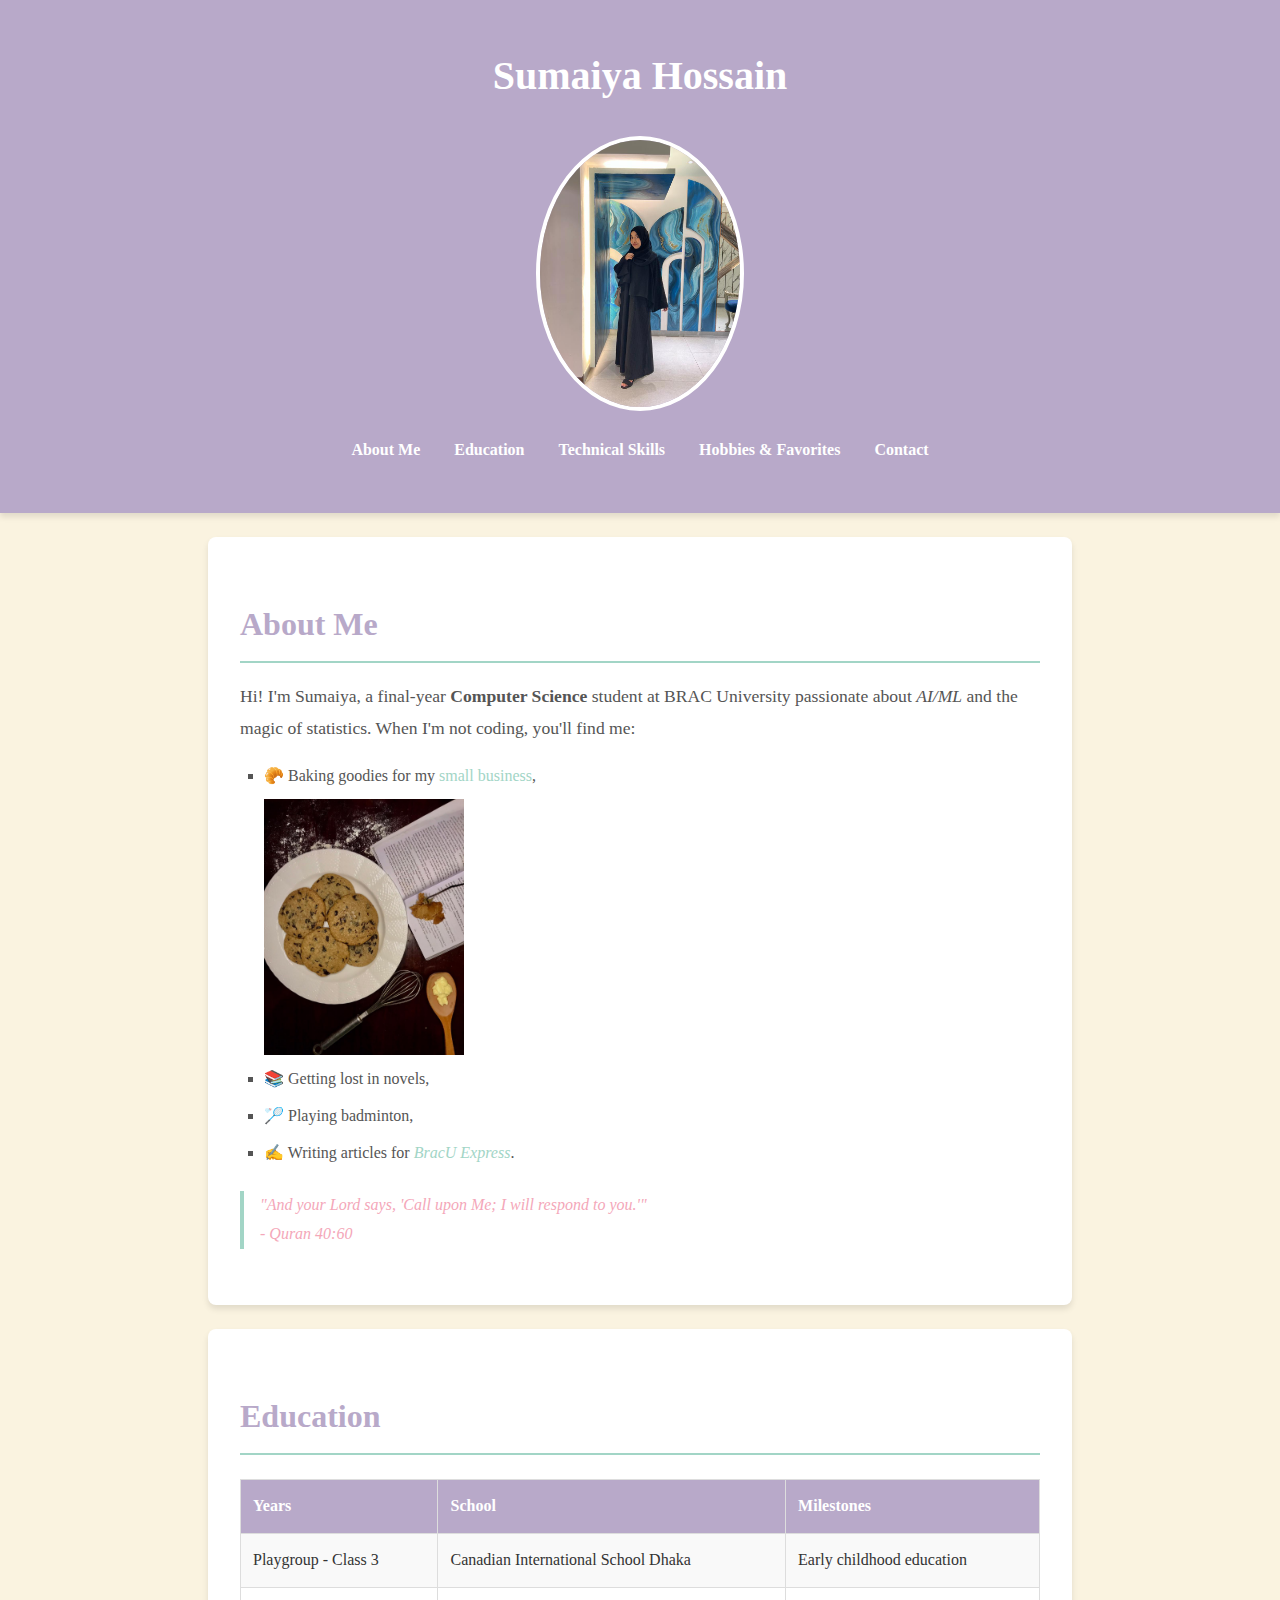
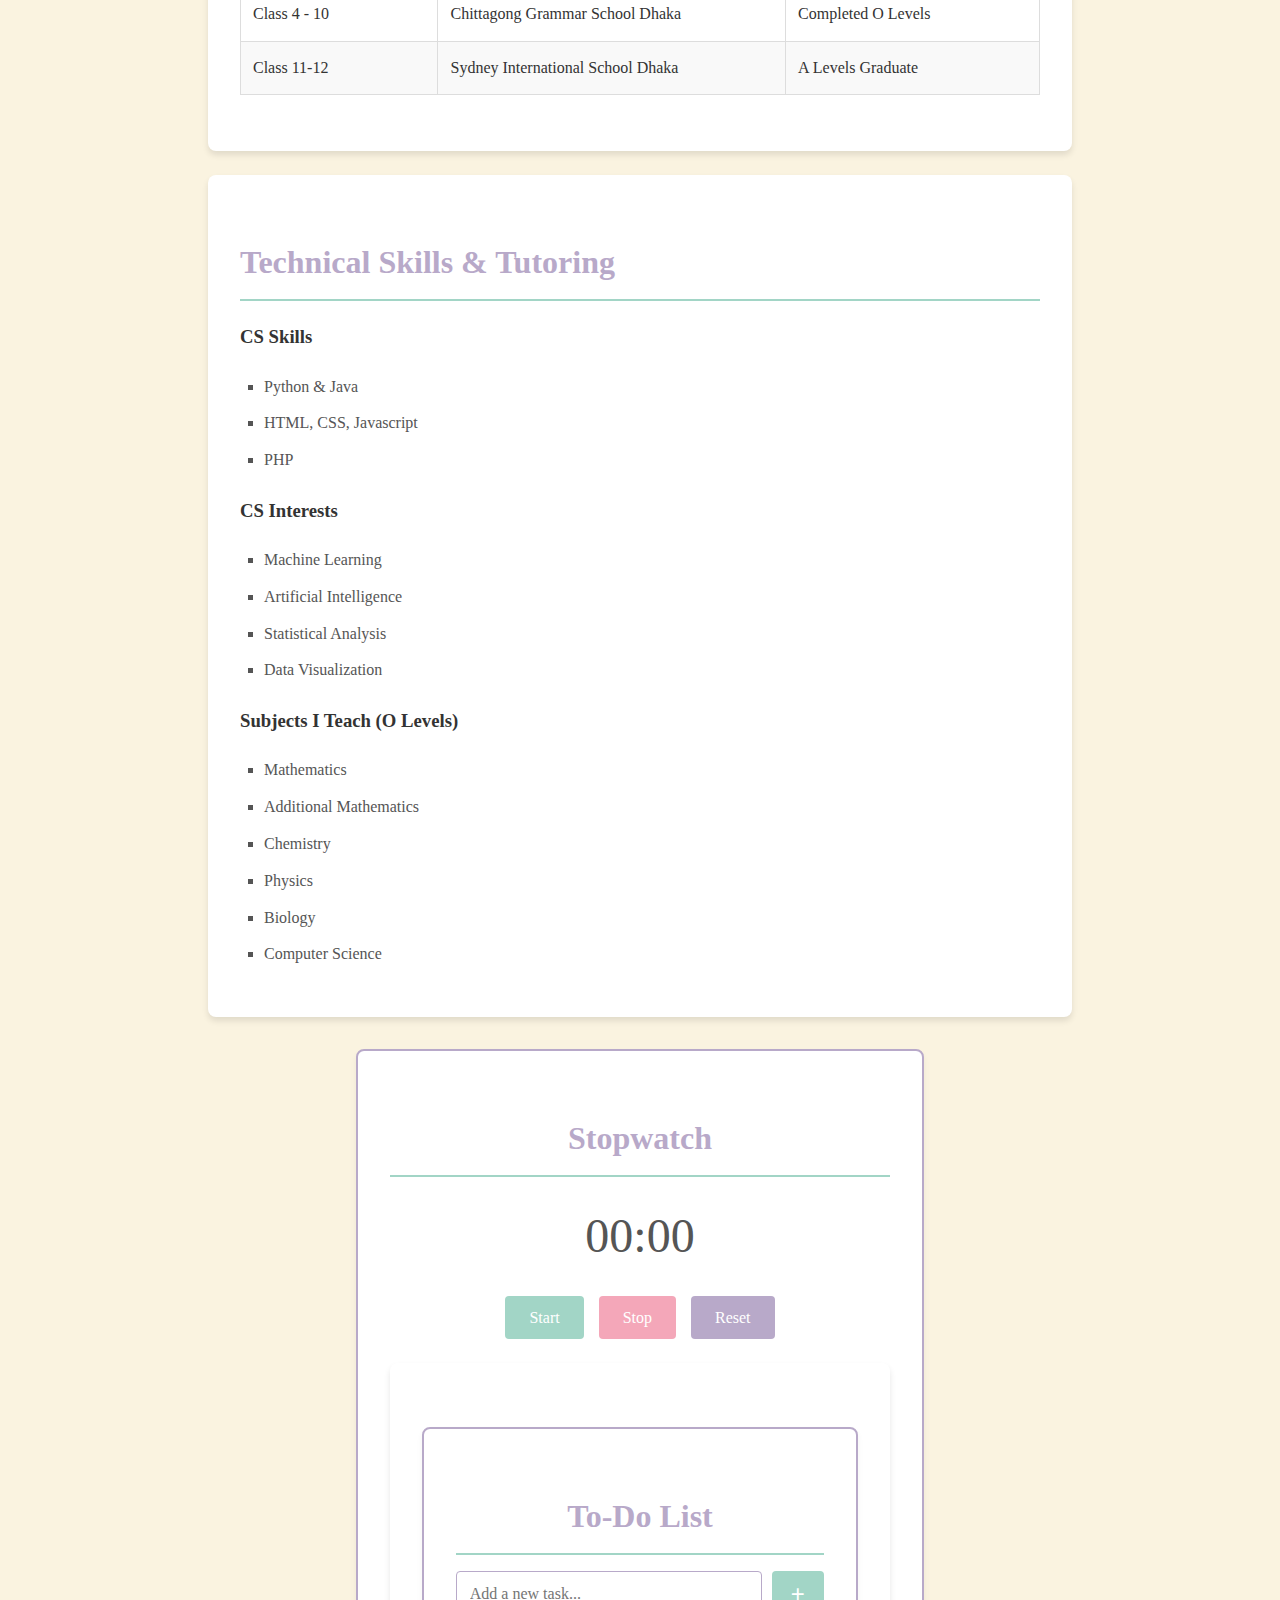
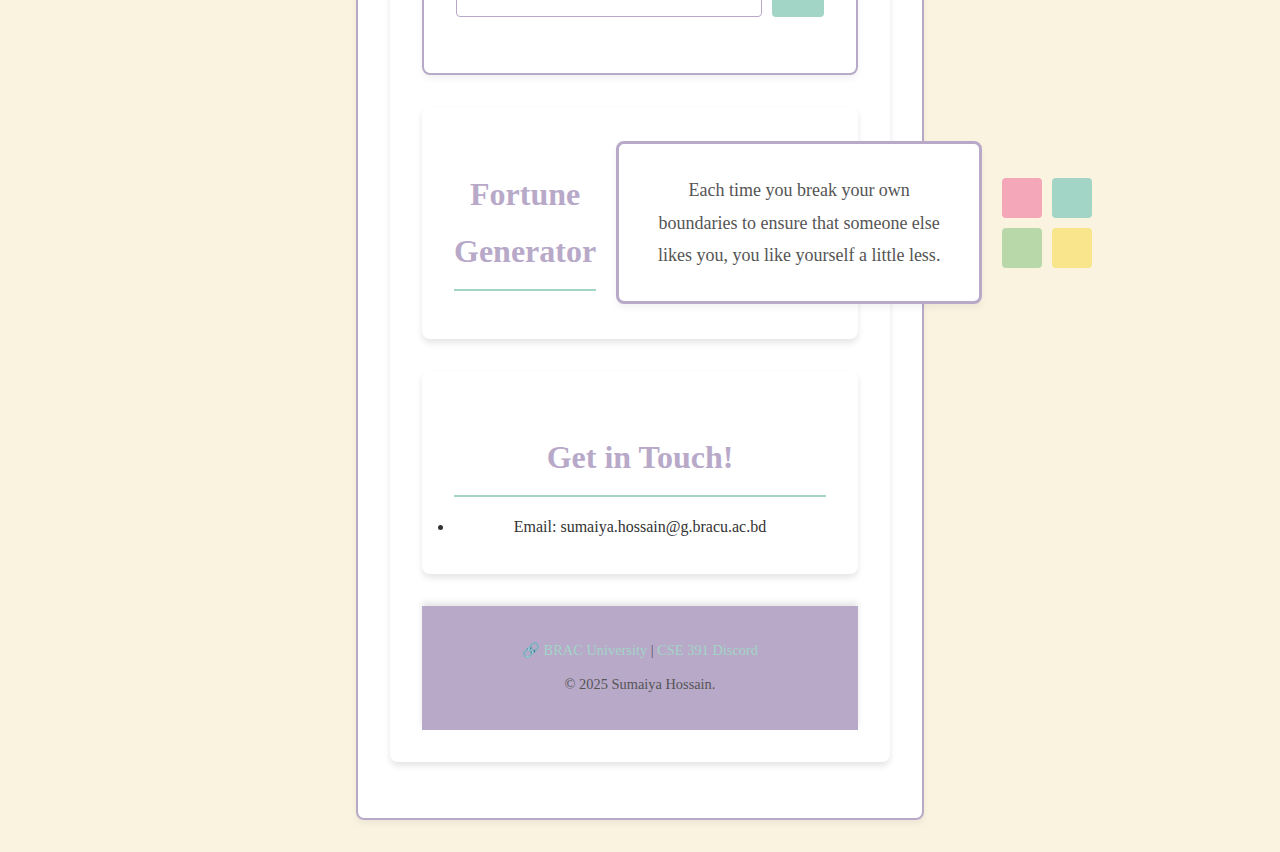
==== index.html @ 2f7fc919 "Update index.html" ====
<!DOCTYPE html>
<html lang="en">
<head>
    <meta charset="UTF-8">
    <meta name="viewport" content="width=device-width, initial-scale=1.0">
    <title>Sumaiya Hossain | Portfolio</title>
    <link rel="stylesheet" href="styles.css">
</head>
<body>
    <header>
        <h1>Sumaiya Hossain</h1>
        <img src="sumaiya.jpg" alt="Sumaiya Hossain" width="200">
        <nav>
            <ul>
                <li><a href="#about">About Me</a></li>
                <li><a href="#education">Education</a></li>
                <li><a href="#skills">Technical Skills</a></li>
                <li><a href="hobbies.html">Hobbies & Favorites</a></li>
                <li><a href="#contact">Contact</a></li>
            </ul>
        </nav>
    </header>

    <section id="about">
        <h2>About Me</h2>
        <p>Hi! I'm Sumaiya, a final-year <strong>Computer Science</strong> student at BRAC University passionate about <em>AI/ML</em> and the magic of statistics. When I'm not coding, you'll find me:</p>
        <ul>
            <li>🥐 Baking goodies for my <a href="https://www.instagram.com/_bake.me.crazy/" target="_blank">small business</a>,</li>
            <a href="https://www.instagram.com/_bake.me.crazy/">
               <img src="cookie.jpg" width="200" alt="Visit my baking page" width="200">
            </a>
            <li>📚 Getting lost in novels,</li>
            <li>🏸 Playing badminton,</li>
            <li>✍️ Writing articles for <a href="https://bracuexpress.com/" target="_blank"><em>BracU Express</em></a>.</li>
        </ul>
        <blockquote>
            "And your Lord says, 'Call upon Me; I will respond to you.'" 
            <br><cite>- Quran 40:60</cite>
        </blockquote>
    </section>

    <section id="education">
        <h2>Education</h2>
        <table>
            <tr>
                <th>Years</th>
                <th>School</th>
                <th>Milestones</th>
            </tr>
            <tr>
                <td>Playgroup - Class 3</td>
                <td>Canadian International School Dhaka</td>
                <td>Early childhood education</td>
            </tr>
            <tr>
                <td>Class 4 - 10</td>
                <td>Chittagong Grammar School Dhaka</td>
                <td>Completed O Levels</td>
            </tr>
            <tr>
                <td>Class 11-12</td>
                <td>Sydney International School Dhaka</td>
                <td>A Levels Graduate</td>
            </tr>
        </table>
    </section>

    <section id="skills">
        <h2>Technical Skills & Tutoring</h2>
        <div class="grid-container">
          <div>
                <h3>CS Skills</h3>
                <ul>
                    <li>Python & Java</li>
                    <li>HTML, CSS, Javascript</li>
                    <li>PHP</li>
                </ul>
            </div>

            <div>
                <h3>CS Interests</h3>
                <ul>
                    <li>Machine Learning</li>
		    <li>Artificial Intelligence</li>
                    <li>Statistical Analysis</li>
                    <li>Data Visualization</li>
                </ul>
            </div>
            <div>
                <h3>Subjects I Teach (O Levels)</h3>
                <ul>
                    <li>Mathematics</li>
		    <li>Additional Mathematics</li>
                    <li>Chemistry</li>
		    <li>Physics</li>
		    <li>Biology</li>
                    <li>Computer Science</li>
                </ul>
            </div>
        </div>
    </section>
	

    <section id="stopwatch">
	<h2>Stopwatch</h2>
    	<div id="stopwatch-display">00:00</div>
    	<div id="stopwatch-controls">
        	<button id="start-btn">Start</button>
        	<button id="stop-btn">Stop</button>
        	<button id="reset-btn">Reset</button>
   	</div>

    	<style>
          #stopwatch {
            text-align: center;
            padding: 2rem;
            margin: 2rem auto;
            max-width: 500px;
            background-color: #ffffff;
            border-radius: 8px;
            box-shadow: 0 4px 6px rgba(0, 0, 0, 0.05);
            border: 2px solid #b8a9c9;
          }

          #stopwatch-display {
            font-size: 3rem;
            font-family: 'Georgia', serif;
            color: #555555;
            margin: 1rem 0;
          }

          #stopwatch-controls {
            display: flex;
            justify-content: center;
            gap: 15px;
            margin-top: 1rem;
          }

          #stopwatch-controls button {
            padding: 0.8rem 1.5rem;
            border: none;
            border-radius: 4px;
            font-family: 'Georgia', serif;
            font-size: 1rem;
            cursor: pointer;
            transition: all 0.3s ease;
          }

          #start-btn {
            background-color: #a2d5c6;
            color: white;
          }

          #stop-btn {
            background-color: #f4a7b9;
            color: white;
          }

          #reset-btn {
            background-color: #b8a9c9;
            color: white;
          }

          #stopwatch-controls button:hover {
            transform: scale(1.05);
            opacity: 0.9;
          }
    	</style>

    	<script>
        // Stopwatch functionality
          let timer = null;
          let seconds = 0;
          const display = document.getElementById('stopwatch-display');
          const startBtn = document.getElementById('start-btn');
          const stopBtn = document.getElementById('stop-btn');
          const resetBtn = document.getElementById('reset-btn');

          function updateDisplay() {
            const mins = Math.floor(seconds / 60);
            const secs = seconds % 60;
            display.textContent = 
                `${String(mins).padStart(2, '0')}:${String(secs).padStart(2, '0')}`;
          }

          startBtn.addEventListener('click', () => {
            if (!timer) {
                timer = setInterval(() => {
                    seconds += 3; // Increment by 3 seconds
                    if (seconds > 30) {
                        clearInterval(timer);
                        timer = null;
                        seconds = 0;
                    }
                    updateDisplay();
                }, 3000); // Update every 3 seconds (3000ms)
	    }
          });

          stopBtn.addEventListener('click', () => {
            clearInterval(timer);
            timer = null;
          });

          resetBtn.addEventListener('click', () => {
            clearInterval(timer);
            timer = null;
            seconds = 0;
            updateDisplay();
          });

        // Initialize
          updateDisplay();
	</script>

    <section>
	    
    <section id="todo-list">
    <h2>To-Do List</h2>
    <div id="todo-input-container">
        <input type="text" id="todo-input" placeholder="Add a new task...">
        <button id="add-todo-btn">+</button>
    </div>
    <ul id="todo-items"></ul>

    <style>
        #todo-list {
            max-width: 500px;
            margin: 2rem auto;
            padding: 2rem;
            background-color: #ffffff;
            border-radius: 8px;
            box-shadow: 0 4px 6px rgba(0, 0, 0, 0.05);
            border: 2px solid #b8a9c9;
        }

        #todo-input-container {
            display: flex;
            gap: 10px;
            margin-bottom: 1.5rem;
        }

        #todo-input {
            flex: 1;
            padding: 0.8rem;
            border: 1px solid #b8a9c9;
            border-radius: 4px;
            font-family: 'Georgia', serif;
            font-size: 1rem;
        }

        #add-todo-btn {
            padding: 0 1.2rem;
            background-color: #a2d5c6;
            color: white;
            border: none;
            border-radius: 4px;
            font-size: 1.5rem;
            cursor: pointer;
            transition: all 0.3s ease;
        }

        #add-todo-btn:hover {
            background-color: #8fc4b5;
            transform: scale(1.05);
        }

        #todo-items {
            list-style: none;
            padding: 0;
            margin: 0;
        }

        #todo-items li {
            display: flex;
            align-items: center;
            padding: 0.8rem;
            margin-bottom: 0.5rem;
            background-color: #f8f9fa;
            border-radius: 4px;
            border-left: 4px solid #b8a9c9;
            transition: all 0.3s ease;
        }

        #todo-items li:hover {
            background-color: #f0f3f5;
        }

        #todo-items li.completed {
            text-decoration: line-through;
            opacity: 0.7;
            border-left-color: #a2d5c6;
        }

        #todo-items li span {
            flex: 1;
            margin: 0 1rem;
        }

        #todo-items li button {
            background-color: #f4a7b9;
            color: white;
            border: none;
            border-radius: 4px;
            padding: 0.3rem 0.6rem;
            cursor: pointer;
            transition: all 0.2s ease;
        }

        #todo-items li button:hover {
            background-color: #e396a8;
            transform: scale(1.05);
        }
    </style>

    <script>
        document.addEventListener('DOMContentLoaded', function() {
            const todoInput = document.getElementById('todo-input');
            const addBtn = document.getElementById('add-todo-btn');
            const todoItems = document.getElementById('todo-items');

            // Load tasks from localStorage
            function loadTasks() {
                const tasks = JSON.parse(localStorage.getItem('tasks')) || [];
                tasks.forEach(task => {
                    addTaskToDOM(task.text, task.completed);
                });
            }

            // Save tasks to localStorage
            function saveTasks() {
                const tasks = [];
                document.querySelectorAll('#todo-items li').forEach(li => {
                    tasks.push({
                        text: li.querySelector('span').textContent,
                        completed: li.classList.contains('completed')
                    });
                });
                localStorage.setItem('tasks', JSON.stringify(tasks));
            }

            // Add new task to DOM
            function addTaskToDOM(taskText, isCompleted = false) {
                const li = document.createElement('li');
                if (isCompleted) li.classList.add('completed');
                
                li.innerHTML = `
                    <span>${taskText}</span>
                    <button>Delete</button>
                `;
                
                // Toggle completion
                li.querySelector('span').addEventListener('click', function() {
                    li.classList.toggle('completed');
                    saveTasks();
                });
                
                // Delete task
                li.querySelector('button').addEventListener('click', function() {
                    li.remove();
                    saveTasks();
                });
                
                todoItems.appendChild(li);
            }

            // Add new task
            addBtn.addEventListener('click', function() {
                const taskText = todoInput.value.trim();
                if (taskText) {
                    addTaskToDOM(taskText);
                    todoInput.value = '';
                    saveTasks();
                }
            });

            // Allow adding tasks with Enter key
            todoInput.addEventListener('keypress', function(e) {
                if (e.key === 'Enter') {
                    addBtn.click();
                }
            });

            // Initialize
            loadTasks();
        });
    </script>

    </section>

    <section id="fortune-generator">
	<h2>Fortune Generator</h2>
    		<div id="fortune-box">
        	<p id="fortune-text">Your fortune will appear here!</p>
    		</div>
    		<div id="fortune-controls">
        		<button class="color-btn" id="red-btn"></button>
        		<button class="color-btn" id="blue-btn"></button>
        		<button class="color-btn" id="green-btn"></button>
        		<button class="color-btn" id="yellow-btn"></button>
    		</div>

    <style>
        #fortune-generator {
            display: flex;
            gap: 20px;
            align-items: center;
            margin: 2rem 0;
        }

        #fortune-box {
            padding: 30px;
            border: 3px solid #b8a9c9;
            background-color: #ffffff;
            min-width: 300px;
            max-width: 500px;
            border-radius: 8px;
            box-shadow: 0 4px 6px rgba(0, 0, 0, 0.05);
        }

        #fortune-text {
            margin: 0;
            font-size: 18px;
            color: #555555;
            transition: all 0.3s ease;
        }

        #fortune-controls {
            display: grid;
            grid-template-columns: repeat(2, 40px);
            grid-gap: 10px;
        }

        .color-btn {
            width: 40px;
            height: 40px;
            border: none;
            border-radius: 4px;
            cursor: pointer;
            transition: transform 0.2s;
        }

        .color-btn:hover {
            transform: scale(1.1);
        }

        #red-btn { background-color: #f4a7b9; }
        #blue-btn { background-color: #a2d5c6; }
        #green-btn { background-color: #b8d8a9; }
        #yellow-btn { background-color: #f8e58c; }
    </style>

    <script>
        // Fortune Generator
        const fortunes = [
            "True wisdom comes not from knowledge, but from understanding.",
            "Don't hold onto things that require a tight grip.",
            "I didn't come this far to only come this far.",
            "Vulnerability sounds like faith and looks like courage.",
            "And into the forest I go, to lose my mind and find my soul.",
            "Do it scared.",
            "Look how far you've come.",
            "Each time you break your own boundaries to ensure that someone else likes you, you like yourself a little less.",
            "Sitting in silence with you is all the noise I need.",
            "There is nothing stronger than a broken woman who has rebuilt herself."
        ];

        const fortuneBox = document.getElementById('fortune-box');
        const fortuneText = document.getElementById('fortune-text');

        function getRandomFortune() {
            const randomIndex = Math.floor(Math.random() * fortunes.length);
            fortuneText.textContent = fortunes[randomIndex];
        }

        function changeTheme(color) {
            switch(color) {
                case 'red':
                    fortuneText.style.color = '#d64550';
                    fortuneBox.style.backgroundColor = '#fff5f6';
                    fortuneBox.style.borderColor = '#f4a7b9';
                    break;
                case 'blue':
                    fortuneText.style.color = '#2c3e50';
                    fortuneBox.style.backgroundColor = '#f0f9f7';
                    fortuneBox.style.borderColor = '#a2d5c6';
                    break;
                case 'green':
                    fortuneText.style.color = '#2e5e3b';
                    fortuneBox.style.backgroundColor = '#f5f9f4';
                    fortuneBox.style.borderColor = '#b8d8a9';
                    break;
                case 'yellow':
                    fortuneText.style.color = '#5e532e';
                    fortuneBox.style.backgroundColor = '#fffdf2';
                    fortuneBox.style.borderColor = '#f8e58c';
                    break;
            }
        }

        document.getElementById('red-btn').addEventListener('click', () => changeTheme('red'));
        document.getElementById('blue-btn').addEventListener('click', () => changeTheme('blue'));
        document.getElementById('green-btn').addEventListener('click', () => changeTheme('green'));
        document.getElementById('yellow-btn').addEventListener('click', () => changeTheme('yellow'));

        // Initialize
        getRandomFortune();
    </script>

    </section>

    <!-- Contact Form Section -->
    <section id="contact">
        <h2>Get in Touch!</h2>
        <form id="contact-form">
            <li>Email: sumaiya.hossain@g.bracu.ac.bd</li>
        </form>
    </section>

    <footer>
        <p>🔗 <a href="https://bracu.ac.bd" target="_blank">BRAC University</a> | 
           <a href="https://discord.gg/VMxXJV9a">CSE 391 Discord</a></p>
        <p>© 2025 Sumaiya Hossain.</p>
    </footer>

    <script src="script.js"></script>
</body>
</html>
---- styles.css ----
/* General Styles */
body {
    font-family: 'Georgia', serif; /* Formal font */
    line-height: 1.8;
    margin: 0;
    padding: 0;
    background-color: #faf3e0; /* Soft beige background */
    color: #333333; /* Dark gray text */
}

/* Header Styles */
header {
    background-color: #b8a9c9; /* Pastel purple */
    color: #ffffff; /* White text */
    padding: 2rem 0;
    text-align: center;
    box-shadow: 0 4px 6px rgba(0, 0, 0, 0.1); /* Subtle shadow */
}

header img {
    border-radius: 50%;
    border: 4px solid #ffffff; /* White border */
    margin-top: 1rem;
}

header h1 {
    margin: 0.5rem 0;
    font-size: 2.5rem;
    font-weight: bold;
}

/* Navigation Styles */
nav ul {
    list-style: none;
    padding: 0;
    margin: 1rem 0;
}

nav ul li {
    display: inline;
    margin: 0 15px;
}

nav ul li a {
    color: #ffffff; /* White text */
    text-decoration: none;
    font-weight: bold;
    transition: color 0.3s ease;
}

nav ul li a:hover {
    color: #a2d5c6; /* Pastel teal on hover */
}

/* Section Styles */
section {
    padding: 2rem;
    margin: 1.5rem auto;
    max-width: 800px;
    background-color: #ffffff; /* White background */
    border-radius: 8px;
    box-shadow: 0 4px 6px rgba(0, 0, 0, 0.1); /* Subtle shadow */
}

section h2 {
    color: #b8a9c9; /* Pastel purple */
    font-size: 2rem;
    margin-bottom: 1rem;
    border-bottom: 2px solid #a2d5c6; /* Pastel teal underline */
    padding-bottom: 0.5rem;
}

section p {
    color: #555555; /* Medium gray text */
    font-size: 1.1rem;
    line-height: 1.8;
}

blockquote {
    font-style: italic;
    color: #f4a7b9; /* Pastel pink */
    border-left: 4px solid #a2d5c6; /* Pastel teal accent */
    padding-left: 1rem;
    margin: 1.5rem 0;
}

/* List Styles */
ul {
    list-style-type: square;
    padding-left: 1.5rem;
}

ul li {
    margin-bottom: 0.5rem;
    color: #555555; /* Medium gray text */
}

/* Table Styles */
table {
    width: 100%;
    border-collapse: collapse;
    margin: 1.5rem 0;
}

table, th, td {
    border: 1px solid #ddd;
}

th, td {
    padding: 12px;
    text-align: left;
}

th {
    background-color: #b8a9c9; /* Pastel purple */
    color: #ffffff; /* White text */
}

tr:nth-child(even) {
    background-color: #f9f9f9; /* Light gray for striped rows */
}

tr:hover {
    background-color: #f1f1f1; /* Slightly darker gray on hover */
}

/* Footer Styles */
footer {
    background-color: #b8a9c9; /* Pastel purple */
    color: #ffffff; /* White text */
    text-align: center;
    padding: 1.5rem 0;
    margin-top: 2rem;
    box-shadow: 0 -4px 6px rgba(0, 0, 0, 0.1); /* Subtle shadow */
}

footer p {
    margin: 0.5rem 0;
    font-size: 0.9rem;
}

/* Link Styles */
a {
    color: #a2d5c6; /* Pastel teal */
    text-decoration: none;
    transition: color 0.3s ease;
}

a:hover {
    color: #f4a7b9; /* Pastel pink on hover */
}

/* Hobbies page styling */
.favorites-list {
    background-color: #fff;
    padding: 2rem;
    border-radius: 8px;
    box-shadow: 0 4px 6px rgba(0, 0, 0, 0.05);
}

.favorites-list li {
    margin: 1rem 0;
    padding: 0.8rem;
    border-left: 4px solid #b8a9c9; /* Pastel purple accent */
    transition: transform 0.3s ease;
}

.favorites-list li:hover {
    transform: translateX(10px);
}
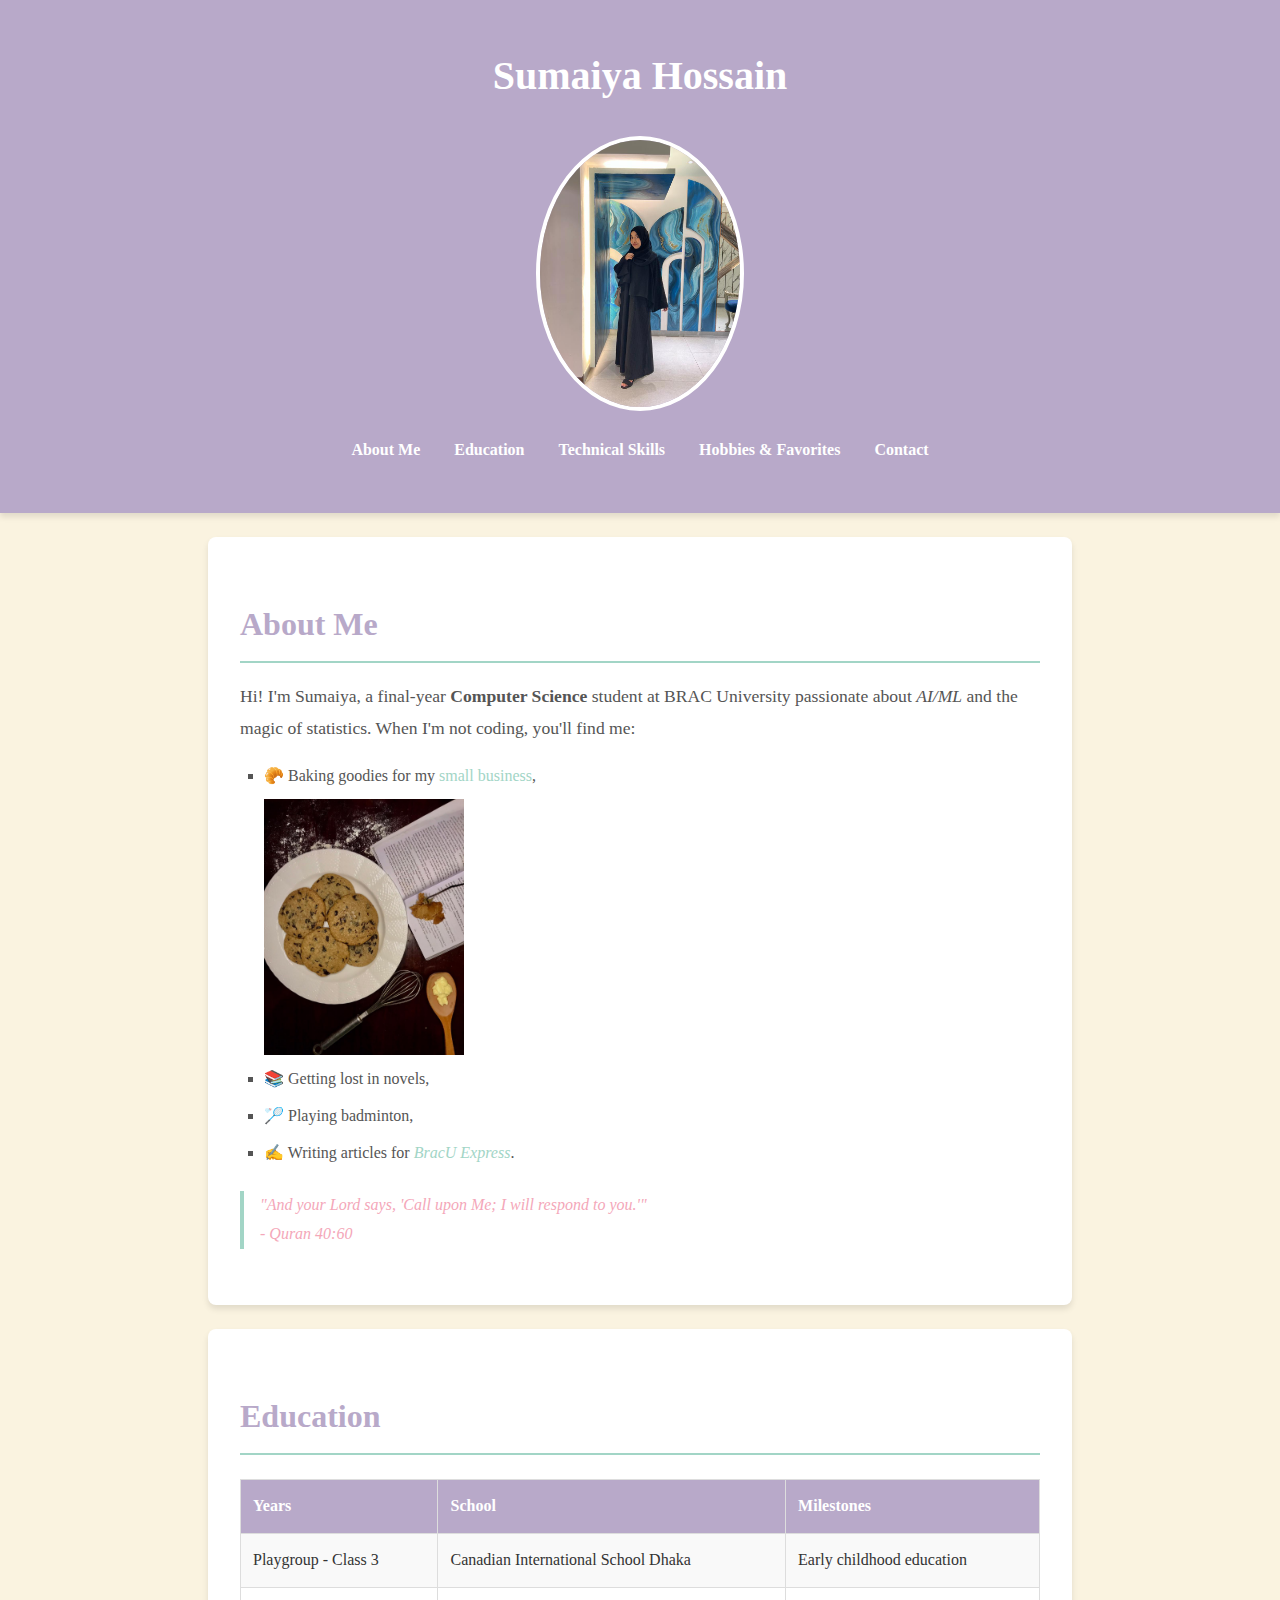
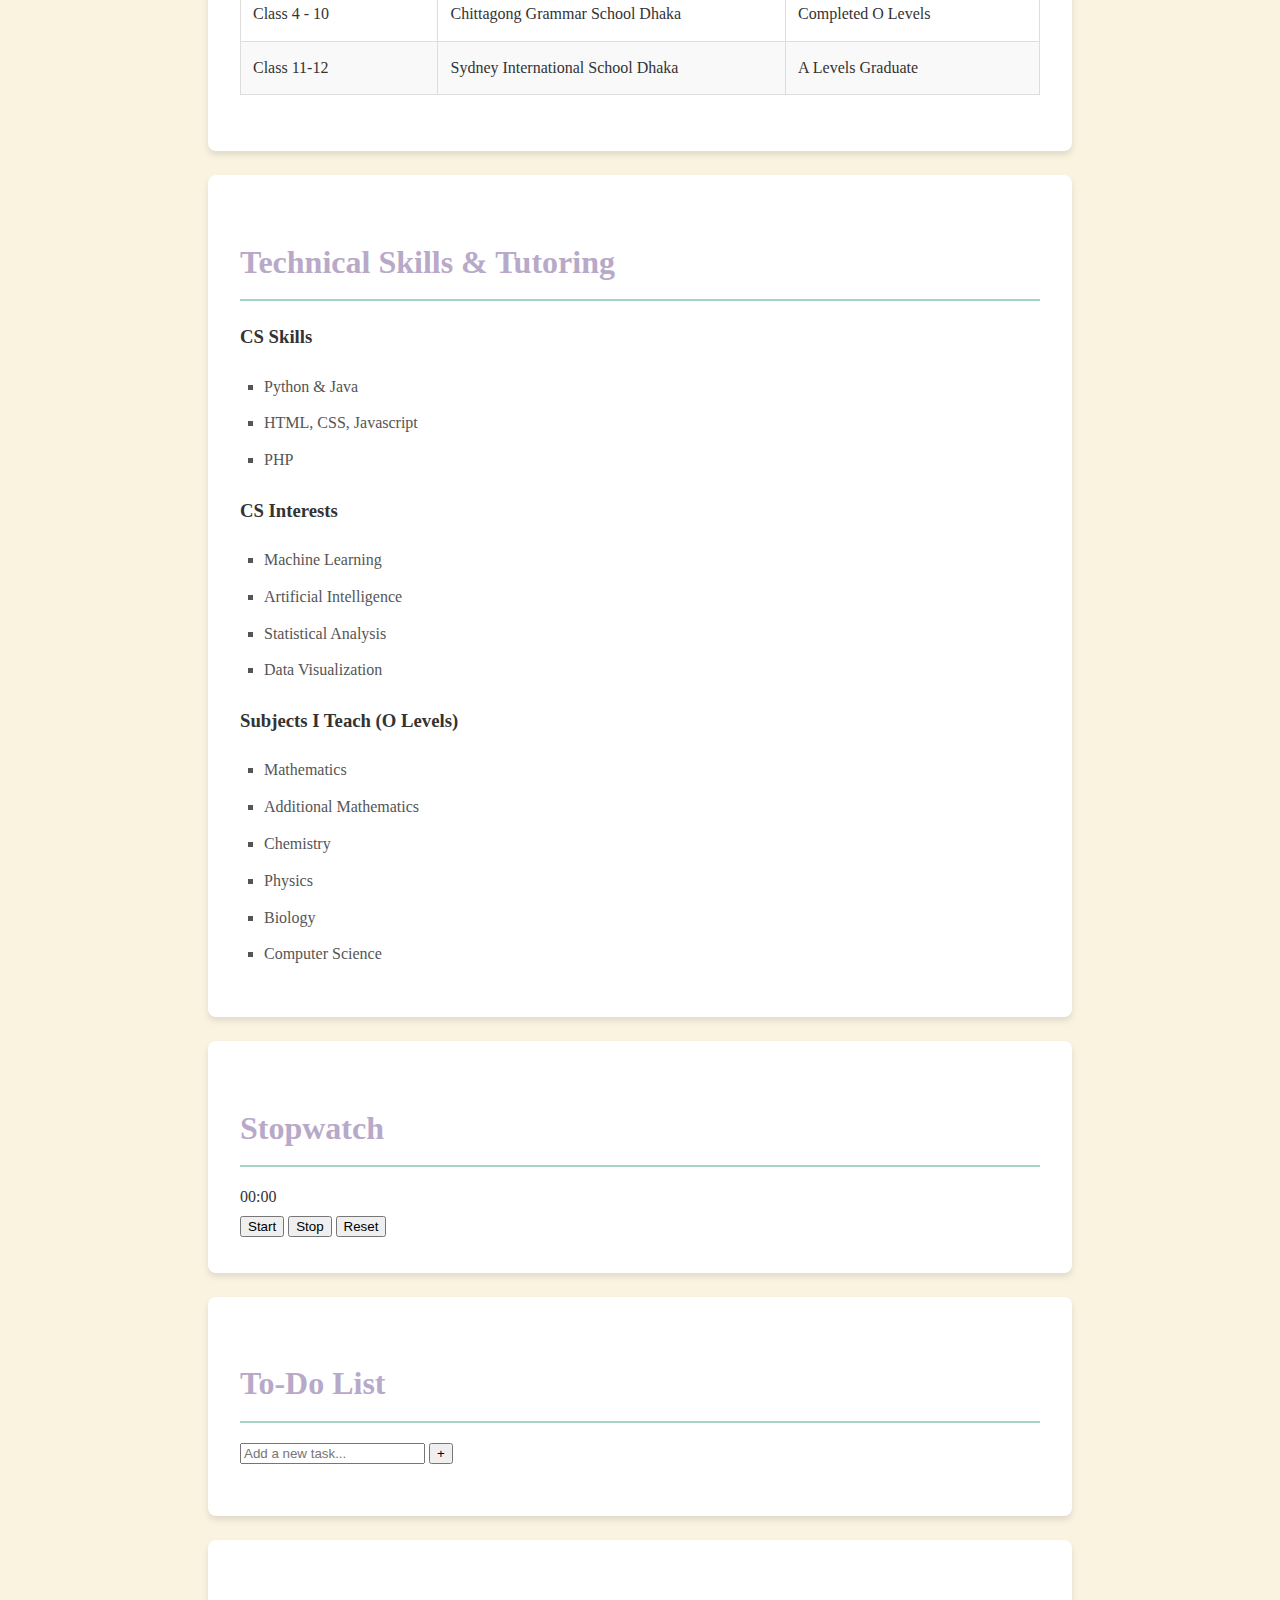
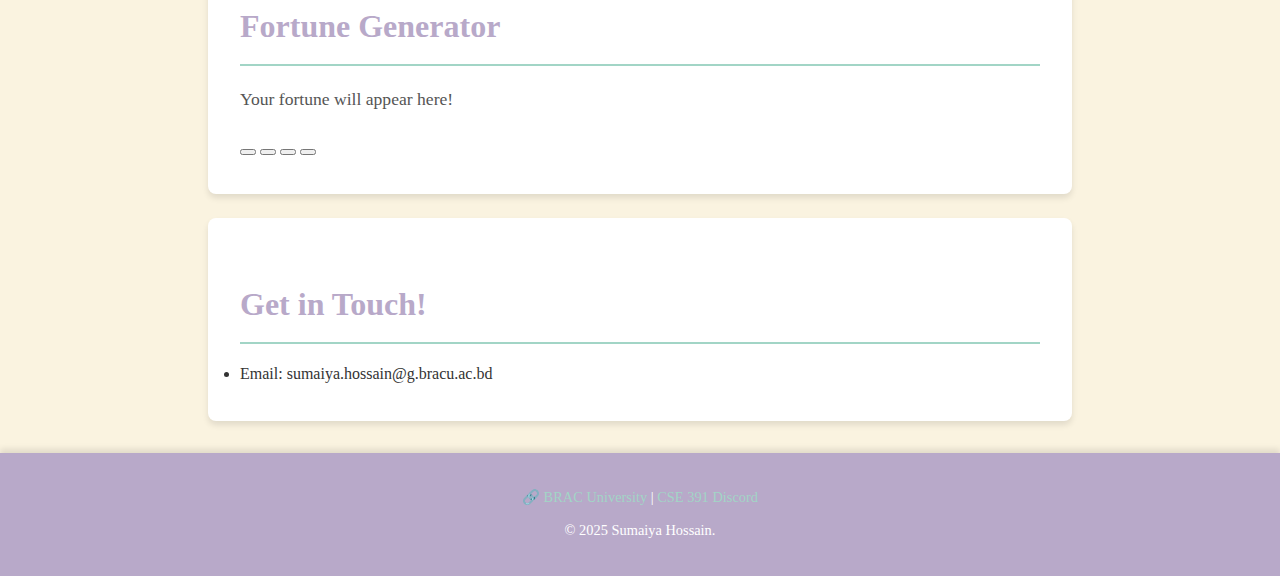
==== commit 1c62c660: "Update index.html final update" ====
--- a/index.html
+++ b/index.html
@@ -99,415 +99,39 @@
             </div>
         </div>
     </section>
-	
 
     <section id="stopwatch">
-	<h2>Stopwatch</h2>
-    	<div id="stopwatch-display">00:00</div>
-    	<div id="stopwatch-controls">
+    	  <h2>Stopwatch</h2>
+    	  <div id="stopwatch-display">00:00</div>
+    	  <div id="stopwatch-controls">
         	<button id="start-btn">Start</button>
         	<button id="stop-btn">Stop</button>
         	<button id="reset-btn">Reset</button>
-   	</div>
-
-    	<style>
-          #stopwatch {
-            text-align: center;
-            padding: 2rem;
-            margin: 2rem auto;
-            max-width: 500px;
-            background-color: #ffffff;
-            border-radius: 8px;
-            box-shadow: 0 4px 6px rgba(0, 0, 0, 0.05);
-            border: 2px solid #b8a9c9;
-          }
-
-          #stopwatch-display {
-            font-size: 3rem;
-            font-family: 'Georgia', serif;
-            color: #555555;
-            margin: 1rem 0;
-          }
-
-          #stopwatch-controls {
-            display: flex;
-            justify-content: center;
-            gap: 15px;
-            margin-top: 1rem;
-          }
-
-          #stopwatch-controls button {
-            padding: 0.8rem 1.5rem;
-            border: none;
-            border-radius: 4px;
-            font-family: 'Georgia', serif;
-            font-size: 1rem;
-            cursor: pointer;
-            transition: all 0.3s ease;
-          }
-
-          #start-btn {
-            background-color: #a2d5c6;
-            color: white;
-          }
-
-          #stop-btn {
-            background-color: #f4a7b9;
-            color: white;
-          }
-
-          #reset-btn {
-            background-color: #b8a9c9;
-            color: white;
-          }
-
-          #stopwatch-controls button:hover {
-            transform: scale(1.05);
-            opacity: 0.9;
-          }
-    	</style>
-
-    	<script>
-        // Stopwatch functionality
-          let timer = null;
-          let seconds = 0;
-          const display = document.getElementById('stopwatch-display');
-          const startBtn = document.getElementById('start-btn');
-          const stopBtn = document.getElementById('stop-btn');
-          const resetBtn = document.getElementById('reset-btn');
-
-          function updateDisplay() {
-            const mins = Math.floor(seconds / 60);
-            const secs = seconds % 60;
-            display.textContent = 
-                `${String(mins).padStart(2, '0')}:${String(secs).padStart(2, '0')}`;
-          }
-
-          startBtn.addEventListener('click', () => {
-            if (!timer) {
-                timer = setInterval(() => {
-                    seconds += 3; // Increment by 3 seconds
-                    if (seconds > 30) {
-                        clearInterval(timer);
-                        timer = null;
-                        seconds = 0;
-                    }
-                    updateDisplay();
-                }, 3000); // Update every 3 seconds (3000ms)
-	    }
-          });
-
-          stopBtn.addEventListener('click', () => {
-            clearInterval(timer);
-            timer = null;
-          });
-
-          resetBtn.addEventListener('click', () => {
-            clearInterval(timer);
-            timer = null;
-            seconds = 0;
-            updateDisplay();
-          });
-
-        // Initialize
-          updateDisplay();
-	</script>
-
-    <section>
-	    
+    	  </div>
+    </section>
+	
     <section id="todo-list">
-    <h2>To-Do List</h2>
-    <div id="todo-input-container">
-        <input type="text" id="todo-input" placeholder="Add a new task...">
-        <button id="add-todo-btn">+</button>
-    </div>
-    <ul id="todo-items"></ul>
-
-    <style>
-        #todo-list {
-            max-width: 500px;
-            margin: 2rem auto;
-            padding: 2rem;
-            background-color: #ffffff;
-            border-radius: 8px;
-            box-shadow: 0 4px 6px rgba(0, 0, 0, 0.05);
-            border: 2px solid #b8a9c9;
-        }
-
-        #todo-input-container {
-            display: flex;
-            gap: 10px;
-            margin-bottom: 1.5rem;
-        }
-
-        #todo-input {
-            flex: 1;
-            padding: 0.8rem;
-            border: 1px solid #b8a9c9;
-            border-radius: 4px;
-            font-family: 'Georgia', serif;
-            font-size: 1rem;
-        }
-
-        #add-todo-btn {
-            padding: 0 1.2rem;
-            background-color: #a2d5c6;
-            color: white;
-            border: none;
-            border-radius: 4px;
-            font-size: 1.5rem;
-            cursor: pointer;
-            transition: all 0.3s ease;
-        }
-
-        #add-todo-btn:hover {
-            background-color: #8fc4b5;
-            transform: scale(1.05);
-        }
-
-        #todo-items {
-            list-style: none;
-            padding: 0;
-            margin: 0;
-        }
-
-        #todo-items li {
-            display: flex;
-            align-items: center;
-            padding: 0.8rem;
-            margin-bottom: 0.5rem;
-            background-color: #f8f9fa;
-            border-radius: 4px;
-            border-left: 4px solid #b8a9c9;
-            transition: all 0.3s ease;
-        }
-
-        #todo-items li:hover {
-            background-color: #f0f3f5;
-        }
-
-        #todo-items li.completed {
-            text-decoration: line-through;
-            opacity: 0.7;
-            border-left-color: #a2d5c6;
-        }
-
-        #todo-items li span {
-            flex: 1;
-            margin: 0 1rem;
-        }
-
-        #todo-items li button {
-            background-color: #f4a7b9;
-            color: white;
-            border: none;
-            border-radius: 4px;
-            padding: 0.3rem 0.6rem;
-            cursor: pointer;
-            transition: all 0.2s ease;
-        }
-
-        #todo-items li button:hover {
-            background-color: #e396a8;
-            transform: scale(1.05);
-        }
-    </style>
-
-    <script>
-        document.addEventListener('DOMContentLoaded', function() {
-            const todoInput = document.getElementById('todo-input');
-            const addBtn = document.getElementById('add-todo-btn');
-            const todoItems = document.getElementById('todo-items');
-
-            // Load tasks from localStorage
-            function loadTasks() {
-                const tasks = JSON.parse(localStorage.getItem('tasks')) || [];
-                tasks.forEach(task => {
-                    addTaskToDOM(task.text, task.completed);
-                });
-            }
-
-            // Save tasks to localStorage
-            function saveTasks() {
-                const tasks = [];
-                document.querySelectorAll('#todo-items li').forEach(li => {
-                    tasks.push({
-                        text: li.querySelector('span').textContent,
-                        completed: li.classList.contains('completed')
-                    });
-                });
-                localStorage.setItem('tasks', JSON.stringify(tasks));
-            }
-
-            // Add new task to DOM
-            function addTaskToDOM(taskText, isCompleted = false) {
-                const li = document.createElement('li');
-                if (isCompleted) li.classList.add('completed');
-                
-                li.innerHTML = `
-                    <span>${taskText}</span>
-                    <button>Delete</button>
-                `;
-                
-                // Toggle completion
-                li.querySelector('span').addEventListener('click', function() {
-                    li.classList.toggle('completed');
-                    saveTasks();
-                });
-                
-                // Delete task
-                li.querySelector('button').addEventListener('click', function() {
-                    li.remove();
-                    saveTasks();
-                });
-                
-                todoItems.appendChild(li);
-            }
-
-            // Add new task
-            addBtn.addEventListener('click', function() {
-                const taskText = todoInput.value.trim();
-                if (taskText) {
-                    addTaskToDOM(taskText);
-                    todoInput.value = '';
-                    saveTasks();
-                }
-            });
-
-            // Allow adding tasks with Enter key
-            todoInput.addEventListener('keypress', function(e) {
-                if (e.key === 'Enter') {
-                    addBtn.click();
-                }
-            });
-
-            // Initialize
-            loadTasks();
-        });
-    </script>
-
+    	<h2>To-Do List</h2>
+    	<div id="todo-input-container">
+        	<input type="text" id="todo-input" placeholder="Add a new task...">
+        	<button id="add-todo-btn">+</button>
+    	</div>
+    	<ul id="todo-items"></ul>
+    </section>
+	
+    <section id="fortune-generator">
+    	<h2>Fortune Generator</h2>
+    	<div id="fortune-box">
+        	<p id="fortune-text">Your fortune will appear here!</p>
+    	</div>
+    	<div id="fortune-controls">
+        	<button class="color-btn" id="red-btn"></button>
+        	<button class="color-btn" id="blue-btn"></button>
+        	<button class="color-btn" id="green-btn"></button>
+        	<button class="color-btn" id="yellow-btn"></button>
+    	</div>
     </section>
 
-    <section id="fortune-generator">
-	<h2>Fortune Generator</h2>
-    		<div id="fortune-box">
-        	<p id="fortune-text">Your fortune will appear here!</p>
-    		</div>
-    		<div id="fortune-controls">
-        		<button class="color-btn" id="red-btn"></button>
-        		<button class="color-btn" id="blue-btn"></button>
-        		<button class="color-btn" id="green-btn"></button>
-        		<button class="color-btn" id="yellow-btn"></button>
-    		</div>
-
-    <style>
-        #fortune-generator {
-            display: flex;
-            gap: 20px;
-            align-items: center;
-            margin: 2rem 0;
-        }
-
-        #fortune-box {
-            padding: 30px;
-            border: 3px solid #b8a9c9;
-            background-color: #ffffff;
-            min-width: 300px;
-            max-width: 500px;
-            border-radius: 8px;
-            box-shadow: 0 4px 6px rgba(0, 0, 0, 0.05);
-        }
-
-        #fortune-text {
-            margin: 0;
-            font-size: 18px;
-            color: #555555;
-            transition: all 0.3s ease;
-        }
-
-        #fortune-controls {
-            display: grid;
-            grid-template-columns: repeat(2, 40px);
-            grid-gap: 10px;
-        }
-
-        .color-btn {
-            width: 40px;
-            height: 40px;
-            border: none;
-            border-radius: 4px;
-            cursor: pointer;
-            transition: transform 0.2s;
-        }
-
-        .color-btn:hover {
-            transform: scale(1.1);
-        }
-
-        #red-btn { background-color: #f4a7b9; }
-        #blue-btn { background-color: #a2d5c6; }
-        #green-btn { background-color: #b8d8a9; }
-        #yellow-btn { background-color: #f8e58c; }
-    </style>
-
-    <script>
-        // Fortune Generator
-        const fortunes = [
-            "True wisdom comes not from knowledge, but from understanding.",
-            "Don't hold onto things that require a tight grip.",
-            "I didn't come this far to only come this far.",
-            "Vulnerability sounds like faith and looks like courage.",
-            "And into the forest I go, to lose my mind and find my soul.",
-            "Do it scared.",
-            "Look how far you've come.",
-            "Each time you break your own boundaries to ensure that someone else likes you, you like yourself a little less.",
-            "Sitting in silence with you is all the noise I need.",
-            "There is nothing stronger than a broken woman who has rebuilt herself."
-        ];
-
-        const fortuneBox = document.getElementById('fortune-box');
-        const fortuneText = document.getElementById('fortune-text');
-
-        function getRandomFortune() {
-            const randomIndex = Math.floor(Math.random() * fortunes.length);
-            fortuneText.textContent = fortunes[randomIndex];
-        }
-
-        function changeTheme(color) {
-            switch(color) {
-                case 'red':
-                    fortuneText.style.color = '#d64550';
-                    fortuneBox.style.backgroundColor = '#fff5f6';
-                    fortuneBox.style.borderColor = '#f4a7b9';
-                    break;
-                case 'blue':
-                    fortuneText.style.color = '#2c3e50';
-                    fortuneBox.style.backgroundColor = '#f0f9f7';
-                    fortuneBox.style.borderColor = '#a2d5c6';
-                    break;
-                case 'green':
-                    fortuneText.style.color = '#2e5e3b';
-                    fortuneBox.style.backgroundColor = '#f5f9f4';
-                    fortuneBox.style.borderColor = '#b8d8a9';
-                    break;
-                case 'yellow':
-                    fortuneText.style.color = '#5e532e';
-                    fortuneBox.style.backgroundColor = '#fffdf2';
-                    fortuneBox.style.borderColor = '#f8e58c';
-                    break;
-            }
-        }
-
-        document.getElementById('red-btn').addEventListener('click', () => changeTheme('red'));
-        document.getElementById('blue-btn').addEventListener('click', () => changeTheme('blue'));
-        document.getElementById('green-btn').addEventListener('click', () => changeTheme('green'));
-        document.getElementById('yellow-btn').addEventListener('click', () => changeTheme('yellow'));
-
-        // Initialize
-        getRandomFortune();
-    </script>
-
-    </section>
 
     <!-- Contact Form Section -->
     <section id="contact">
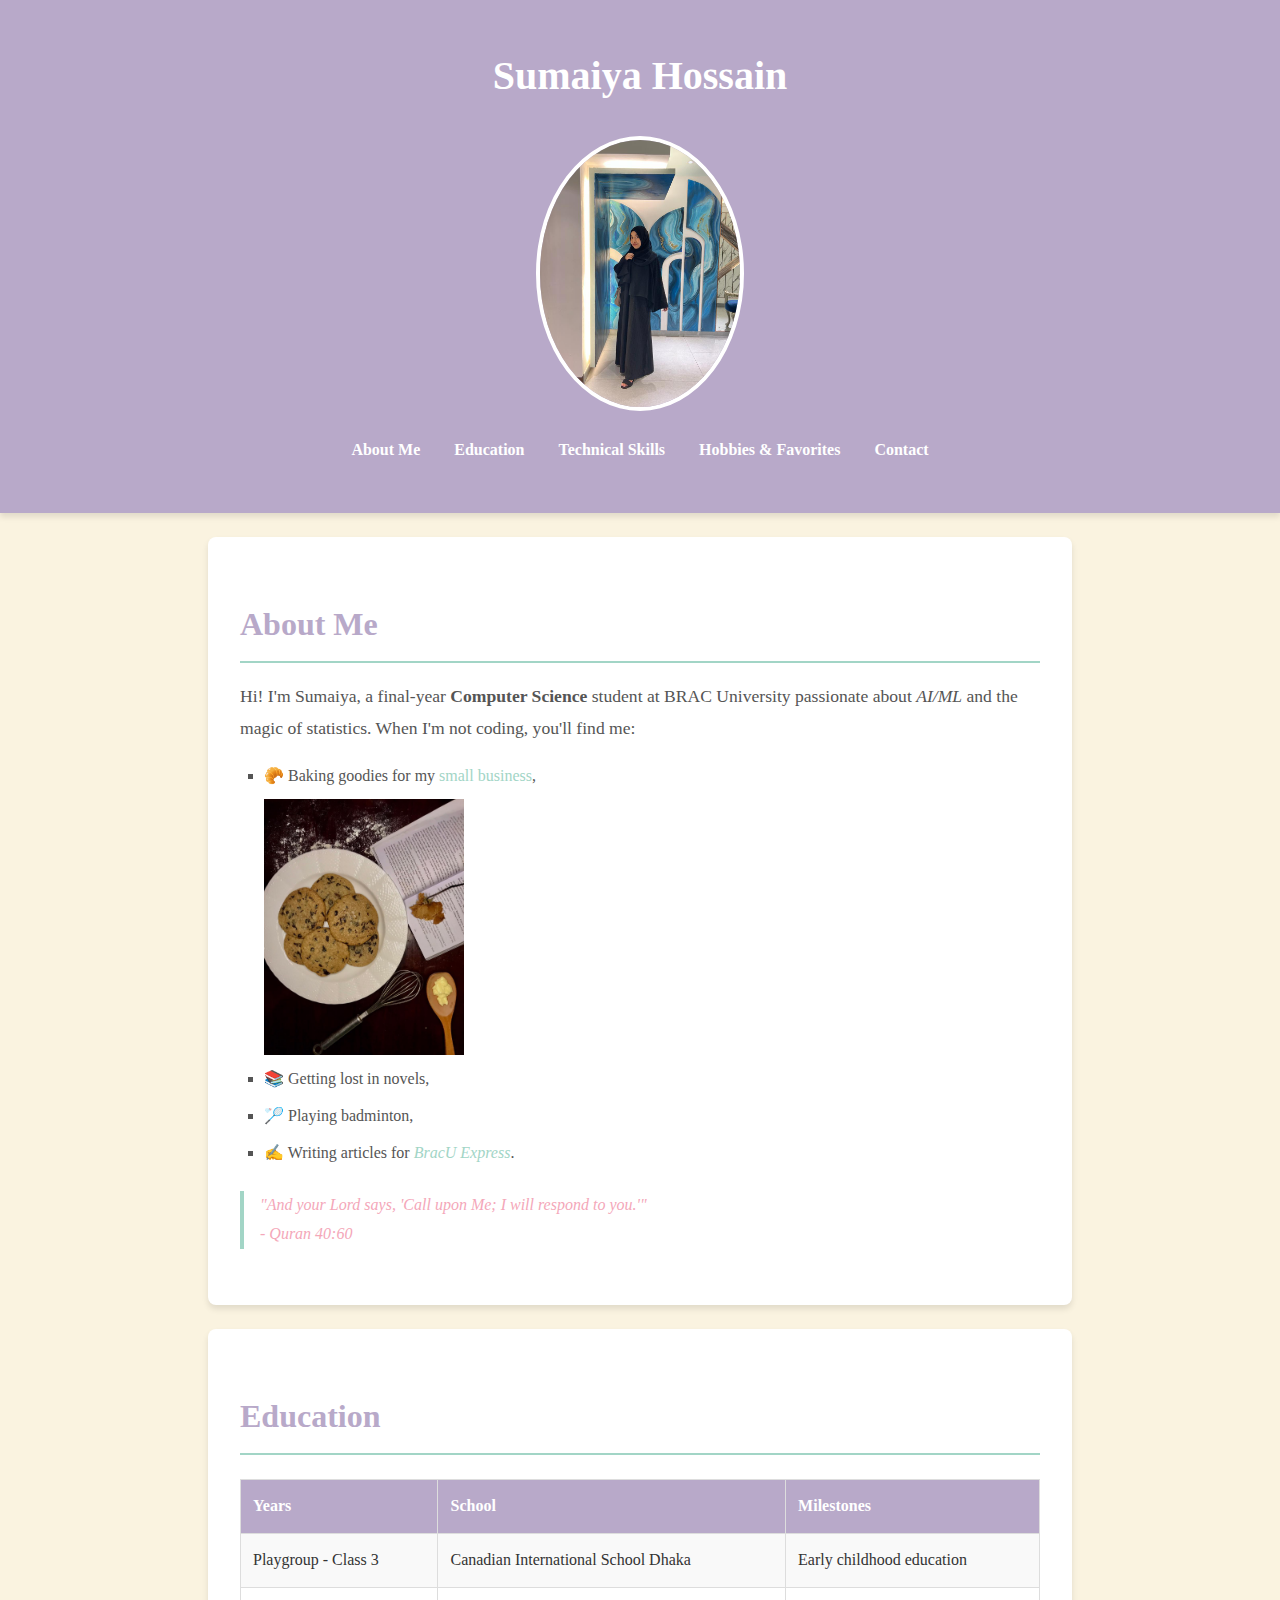
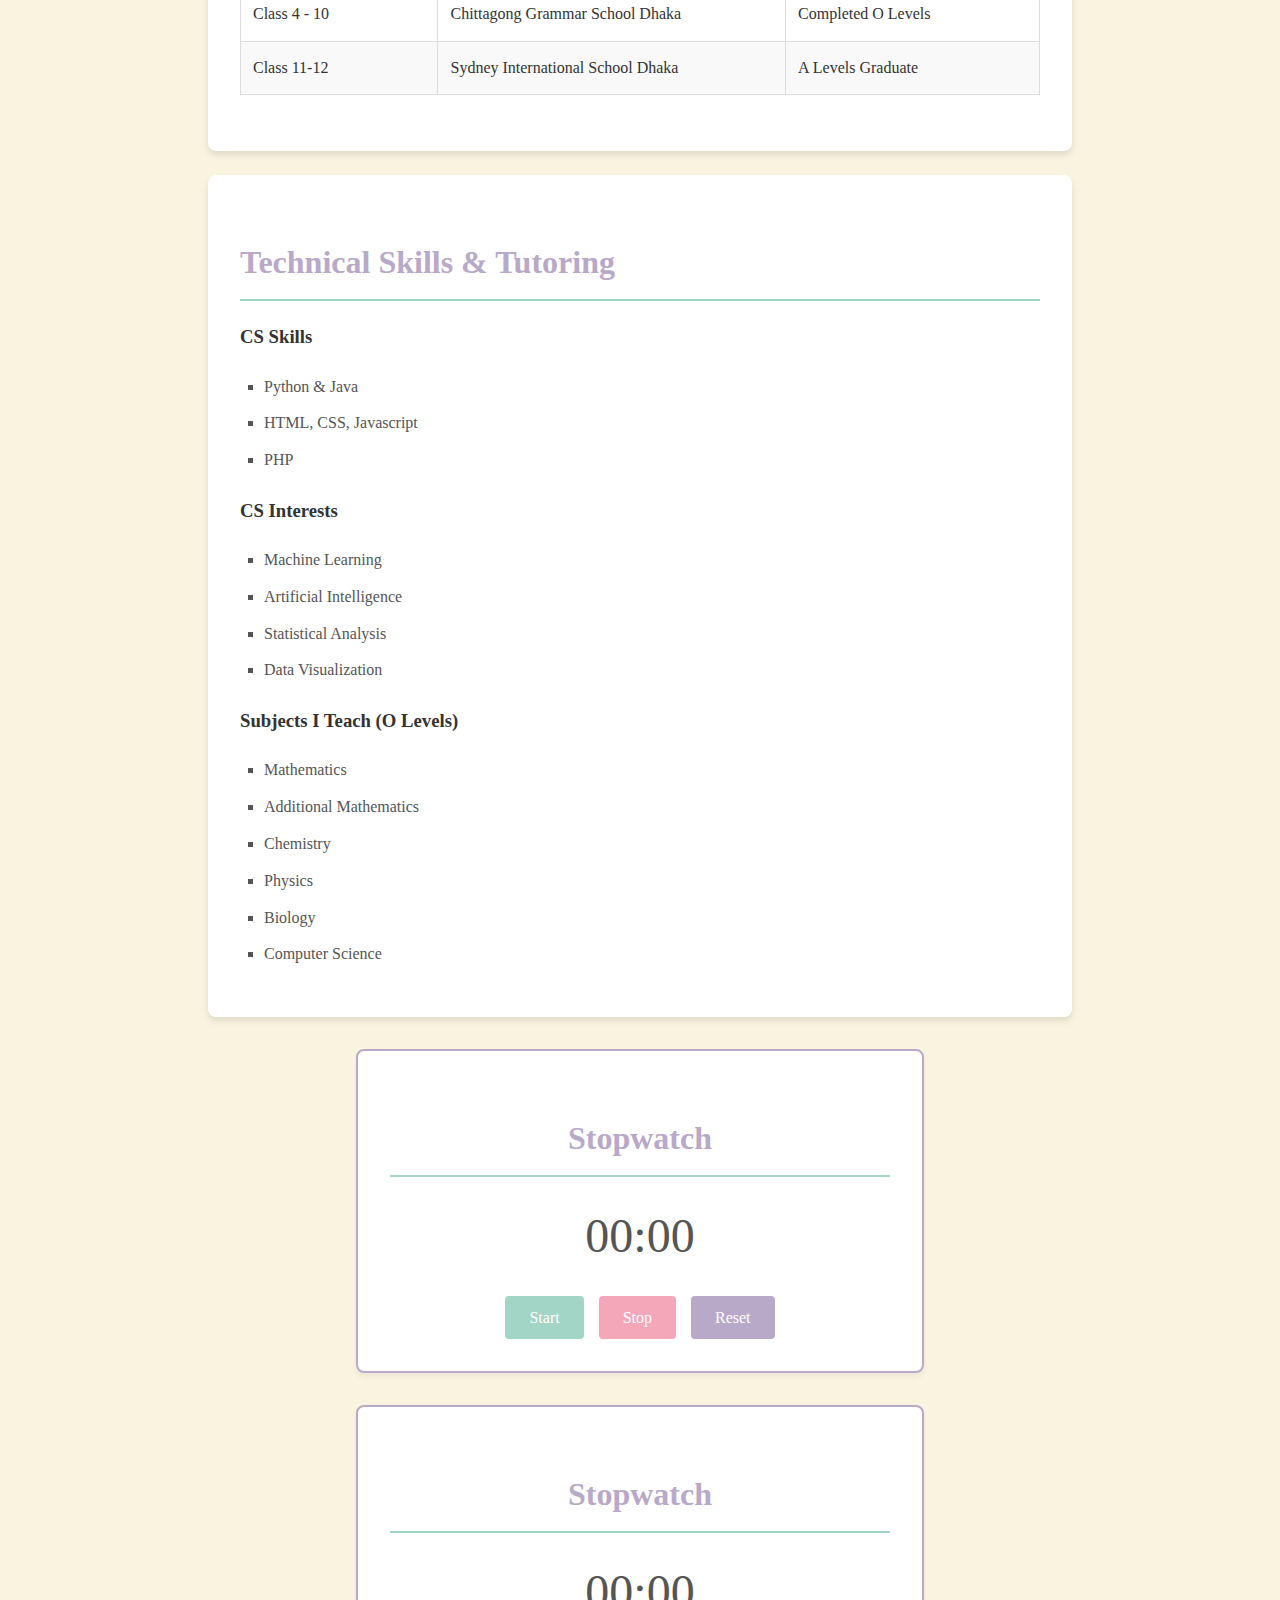
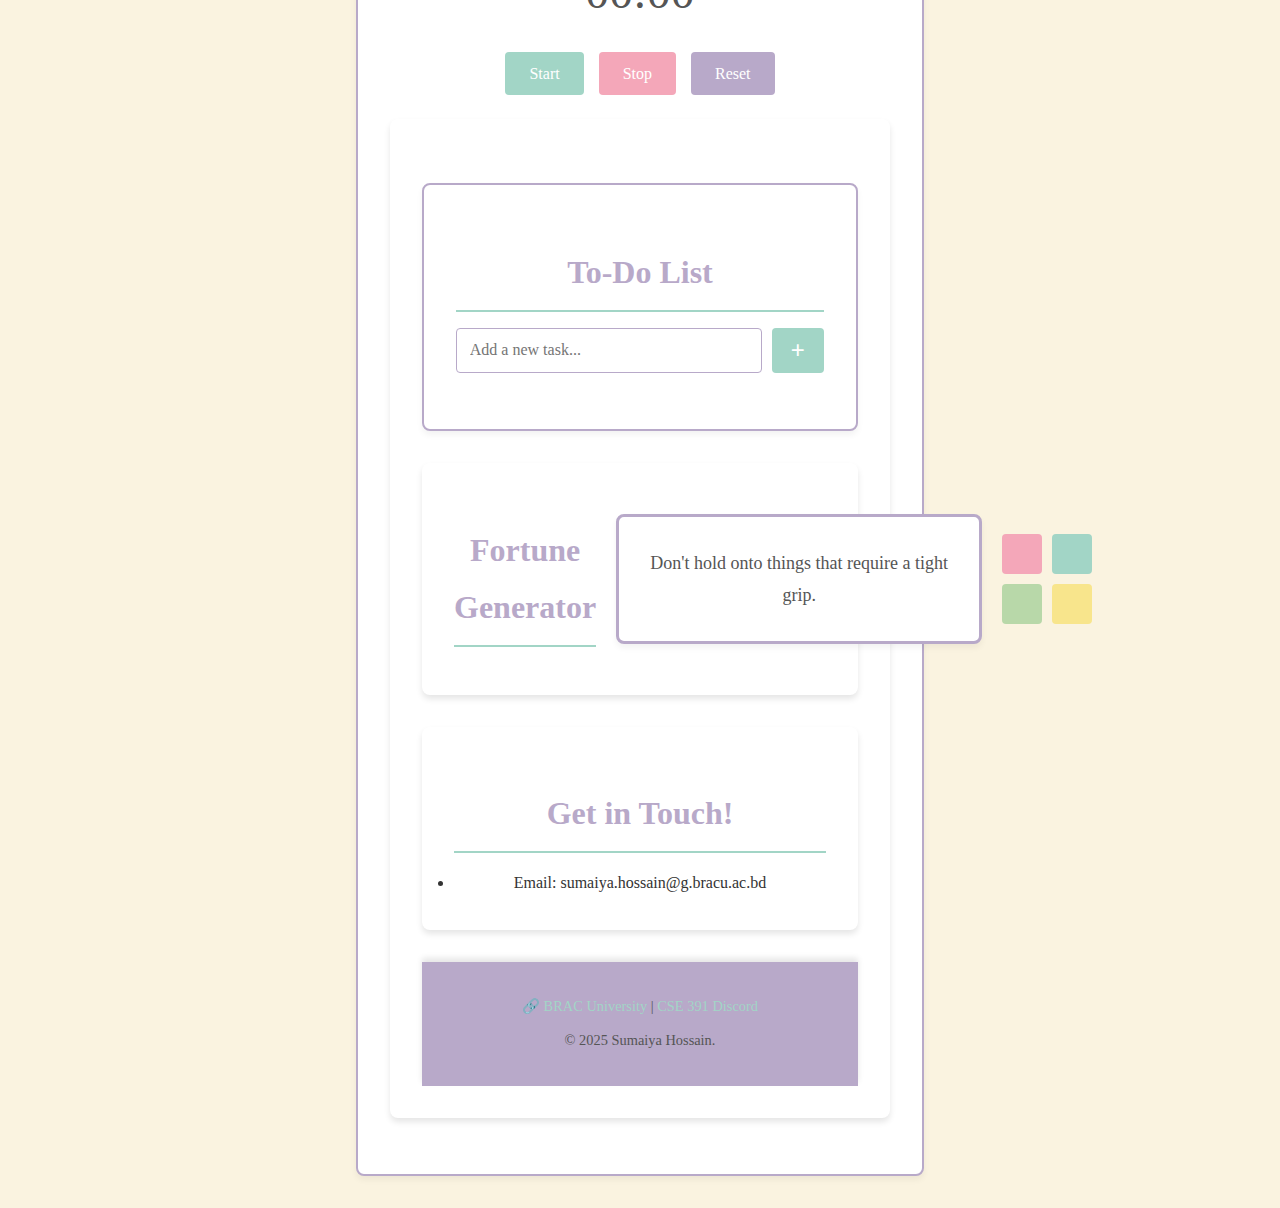
==== commit 26ca873c: "Update index.html" ====
--- a/index.html
+++ b/index.html
@@ -110,28 +110,268 @@
     	  </div>
     </section>
 	
+ <section id="stopwatch">
+	<h2>Stopwatch</h2>
+    	<div id="stopwatch-display">00:00</div>
+    	<div id="stopwatch-controls">
+        	<button id="start-btn">Start</button>
+        	<button id="stop-btn">Stop</button>
+        	<button id="reset-btn">Reset</button>
+   	</div>
+
+    	
+    	<script>
+        // Stopwatch functionality
+          let timer = null;
+          let seconds = 0;
+          const display = document.getElementById('stopwatch-display');
+          const startBtn = document.getElementById('start-btn');
+          const stopBtn = document.getElementById('stop-btn');
+          const resetBtn = document.getElementById('reset-btn');
+
+          function updateDisplay() {
+            const mins = Math.floor(seconds / 60);
+            const secs = seconds % 60;
+            display.textContent = 
+                `${String(mins).padStart(2, '0')}:${String(secs).padStart(2, '0')}`;
+          }
+
+          startBtn.addEventListener('click', () => {
+            if (!timer) {
+                timer = setInterval(() => {
+                    seconds += 3; // Increment by 3 seconds
+                    if (seconds > 30) {
+                        clearInterval(timer);
+                        timer = null;
+                        seconds = 0;
+                    }
+                    updateDisplay();
+                }, 3000); // Update every 3 seconds (3000ms)
+	    }
+          });
+
+          stopBtn.addEventListener('click', () => {
+            clearInterval(timer);
+            timer = null;
+          });
+
+          resetBtn.addEventListener('click', () => {
+            clearInterval(timer);
+            timer = null;
+            seconds = 0;
+            updateDisplay();
+          });
+
+        // Initialize
+          updateDisplay();
+	</script>
+
+    <section>
+	    
     <section id="todo-list">
-    	<h2>To-Do List</h2>
-    	<div id="todo-input-container">
-        	<input type="text" id="todo-input" placeholder="Add a new task...">
-        	<button id="add-todo-btn">+</button>
-    	</div>
-    	<ul id="todo-items"></ul>
-    </section>
-	
+    <h2>To-Do List</h2>
+    <div id="todo-input-container">
+        <input type="text" id="todo-input" placeholder="Add a new task...">
+        <button id="add-todo-btn">+</button>
+    </div>
+    <ul id="todo-items"></ul>
+
+   
+    <script>
+        document.addEventListener('DOMContentLoaded', function() {
+            const todoInput = document.getElementById('todo-input');
+            const addBtn = document.getElementById('add-todo-btn');
+            const todoItems = document.getElementById('todo-items');
+
+            // Load tasks from localStorage
+            function loadTasks() {
+                const tasks = JSON.parse(localStorage.getItem('tasks')) || [];
+                tasks.forEach(task => {
+                    addTaskToDOM(task.text, task.completed);
+                });
+            }
+
+            // Save tasks to localStorage
+            function saveTasks() {
+                const tasks = [];
+                document.querySelectorAll('#todo-items li').forEach(li => {
+                    tasks.push({
+                        text: li.querySelector('span').textContent,
+                        completed: li.classList.contains('completed')
+                    });
+                });
+                localStorage.setItem('tasks', JSON.stringify(tasks));
+            }
+
+            // Add new task to DOM
+            function addTaskToDOM(taskText, isCompleted = false) {
+                const li = document.createElement('li');
+                if (isCompleted) li.classList.add('completed');
+                
+                li.innerHTML = `
+                    <span>${taskText}</span>
+                    <button>Delete</button>
+                `;
+                
+                // Toggle completion
+                li.querySelector('span').addEventListener('click', function() {
+                    li.classList.toggle('completed');
+                    saveTasks();
+                });
+                
+                // Delete task
+                li.querySelector('button').addEventListener('click', function() {
+                    li.remove();
+                    saveTasks();
+                });
+                
+                todoItems.appendChild(li);
+            }
+
+            // Add new task
+            addBtn.addEventListener('click', function() {
+                const taskText = todoInput.value.trim();
+                if (taskText) {
+                    addTaskToDOM(taskText);
+                    todoInput.value = '';
+                    saveTasks();
+                }
+            });
+
+            // Allow adding tasks with Enter key
+            todoInput.addEventListener('keypress', function(e) {
+                if (e.key === 'Enter') {
+                    addBtn.click();
+                }
+            });
+
+            // Initialize
+            loadTasks();
+        });
+    </script>
+
+    </section>
+
     <section id="fortune-generator">
-    	<h2>Fortune Generator</h2>
-    	<div id="fortune-box">
+	<h2>Fortune Generator</h2>
+    		<div id="fortune-box">
         	<p id="fortune-text">Your fortune will appear here!</p>
-    	</div>
-    	<div id="fortune-controls">
-        	<button class="color-btn" id="red-btn"></button>
-        	<button class="color-btn" id="blue-btn"></button>
-        	<button class="color-btn" id="green-btn"></button>
-        	<button class="color-btn" id="yellow-btn"></button>
-    	</div>
-    </section>
-
+    		</div>
+    		<div id="fortune-controls">
+        		<button class="color-btn" id="red-btn"></button>
+        		<button class="color-btn" id="blue-btn"></button>
+        		<button class="color-btn" id="green-btn"></button>
+        		<button class="color-btn" id="yellow-btn"></button>
+    		</div>
+
+    <style>
+        #fortune-generator {
+            display: flex;
+            gap: 20px;
+            align-items: center;
+            margin: 2rem 0;
+        }
+
+        #fortune-box {
+            padding: 30px;
+            border: 3px solid #b8a9c9;
+            background-color: #ffffff;
+            min-width: 300px;
+            max-width: 500px;
+            border-radius: 8px;
+            box-shadow: 0 4px 6px rgba(0, 0, 0, 0.05);
+        }
+
+        #fortune-text {
+            margin: 0;
+            font-size: 18px;
+            color: #555555;
+            transition: all 0.3s ease;
+        }
+
+        #fortune-controls {
+            display: grid;
+            grid-template-columns: repeat(2, 40px);
+            grid-gap: 10px;
+        }
+
+        .color-btn {
+            width: 40px;
+            height: 40px;
+            border: none;
+            border-radius: 4px;
+            cursor: pointer;
+            transition: transform 0.2s;
+        }
+
+        .color-btn:hover {
+            transform: scale(1.1);
+        }
+
+        #red-btn { background-color: #f4a7b9; }
+        #blue-btn { background-color: #a2d5c6; }
+        #green-btn { background-color: #b8d8a9; }
+        #yellow-btn { background-color: #f8e58c; }
+    </style>
+
+    <script>
+        // Fortune Generator
+        const fortunes = [
+            "True wisdom comes not from knowledge, but from understanding.",
+            "Don't hold onto things that require a tight grip.",
+            "I didn't come this far to only come this far.",
+            "Vulnerability sounds like faith and looks like courage.",
+            "And into the forest I go, to lose my mind and find my soul.",
+            "Do it scared.",
+            "Look how far you've come.",
+            "Each time you break your own boundaries to ensure that someone else likes you, you like yourself a little less.",
+            "Sitting in silence with you is all the noise I need.",
+            "There is nothing stronger than a broken woman who has rebuilt herself."
+        ];
+
+        const fortuneBox = document.getElementById('fortune-box');
+        const fortuneText = document.getElementById('fortune-text');
+
+        function getRandomFortune() {
+            const randomIndex = Math.floor(Math.random() * fortunes.length);
+            fortuneText.textContent = fortunes[randomIndex];
+        }
+
+        function changeTheme(color) {
+            switch(color) {
+                case 'red':
+                    fortuneText.style.color = '#d64550';
+                    fortuneBox.style.backgroundColor = '#fff5f6';
+                    fortuneBox.style.borderColor = '#f4a7b9';
+                    break;
+                case 'blue':
+                    fortuneText.style.color = '#2c3e50';
+                    fortuneBox.style.backgroundColor = '#f0f9f7';
+                    fortuneBox.style.borderColor = '#a2d5c6';
+                    break;
+                case 'green':
+                    fortuneText.style.color = '#2e5e3b';
+                    fortuneBox.style.backgroundColor = '#f5f9f4';
+                    fortuneBox.style.borderColor = '#b8d8a9';
+                    break;
+                case 'yellow':
+                    fortuneText.style.color = '#5e532e';
+                    fortuneBox.style.backgroundColor = '#fffdf2';
+                    fortuneBox.style.borderColor = '#f8e58c';
+                    break;
+            }
+        }
+
+        document.getElementById('red-btn').addEventListener('click', () => changeTheme('red'));
+        document.getElementById('blue-btn').addEventListener('click', () => changeTheme('blue'));
+        document.getElementById('green-btn').addEventListener('click', () => changeTheme('green'));
+        document.getElementById('yellow-btn').addEventListener('click', () => changeTheme('yellow'));
+
+        // Initialize
+        getRandomFortune();
+    </script>
+
+    </section>
 
     <!-- Contact Form Section -->
     <section id="contact">
--- a/styles.css
+++ b/styles.css
@@ -168,3 +168,191 @@
 .favorites-list li:hover {
     transform: translateX(10px);
 }
+#stopwatch {
+    text-align: center;
+    padding: 2rem;
+    margin: 2rem auto;
+    max-width: 500px;
+    background-color: #ffffff;
+    border-radius: 8px;
+    box-shadow: 0 4px 6px rgba(0, 0, 0, 0.05);
+    border: 2px solid #b8a9c9;
+}
+
+#stopwatch-display {
+    font-size: 3rem;
+    font-family: 'Georgia', serif;
+    color: #555555;
+    margin: 1rem 0;
+}
+
+#stopwatch-controls {
+    display: flex;
+    justify-content: center;
+    gap: 15px;
+    margin-top: 1rem;
+}
+
+#stopwatch-controls button {
+    padding: 0.8rem 1.5rem;
+    border: none;
+    border-radius: 4px;
+    font-family: 'Georgia', serif;
+    font-size: 1rem;
+    cursor: pointer;
+    transition: all 0.3s ease;
+}
+
+#start-btn {
+    background-color: #a2d5c6;
+    color: white;
+}
+
+#stop-btn {
+    background-color: #f4a7b9;
+    color: white;
+}
+
+#reset-btn {
+    background-color: #b8a9c9;
+    color: white;
+}
+
+#stopwatch-controls button:hover {
+    transform: scale(1.05);
+    opacity: 0.9;
+}
+#todo-list {
+    max-width: 500px;
+    margin: 2rem auto;
+    padding: 2rem;
+    background-color: #ffffff;
+    border-radius: 8px;
+    box-shadow: 0 4px 6px rgba(0, 0, 0, 0.05);
+    border: 2px solid #b8a9c9;
+}
+
+#todo-input-container {
+    display: flex;
+    gap: 10px;
+    margin-bottom: 1.5rem;
+}
+
+#todo-input {
+    flex: 1;
+    padding: 0.8rem;
+    border: 1px solid #b8a9c9;
+    border-radius: 4px;
+    font-family: 'Georgia', serif;
+    font-size: 1rem;
+}
+
+#add-todo-btn {
+    padding: 0 1.2rem;
+    background-color: #a2d5c6;
+    color: white;
+    border: none;
+    border-radius: 4px;
+    font-size: 1.5rem;
+    cursor: pointer;
+    transition: all 0.3s ease;
+}
+
+#add-todo-btn:hover {
+    background-color: #8fc4b5;
+    transform: scale(1.05);
+}
+
+#todo-items {
+    list-style: none;
+    padding: 0;
+    margin: 0;
+}
+
+#todo-items li {
+    display: flex;
+    align-items: center;
+    padding: 0.8rem;
+    margin-bottom: 0.5rem;
+    background-color: #f8f9fa;
+    border-radius: 4px;
+    border-left: 4px solid #b8a9c9;
+    transition: all 0.3s ease;
+}
+
+#todo-items li:hover {
+    background-color: #f0f3f5;
+}
+
+#todo-items li.completed {
+    text-decoration: line-through;
+    opacity: 0.7;
+    border-left-color: #a2d5c6;
+}
+
+#todo-items li span {
+    flex: 1;
+    margin: 0 1rem;
+}
+
+#todo-items li button {
+    background-color: #f4a7b9;
+    color: white;
+    border: none;
+    border-radius: 4px;
+    padding: 0.3rem 0.6rem;
+    cursor: pointer;
+    transition: all 0.2s ease;
+}
+
+#todo-items li button:hover {
+    background-color: #e396a8;
+    transform: scale(1.05);
+}
+#fortune-generator {
+    display: flex;
+    gap: 20px;
+    align-items: center;
+    margin: 2rem 0;
+}
+
+#fortune-box {
+    padding: 30px;
+    border: 3px solid #b8a9c9;
+    background-color: #ffffff;
+    min-width: 300px;
+    max-width: 500px;
+    border-radius: 8px;
+    box-shadow: 0 4px 6px rgba(0, 0, 0, 0.05);
+}
+
+#fortune-text {
+    margin: 0;
+    font-size: 18px;
+    color: #555555;
+    transition: all 0.3s ease;
+}
+
+#fortune-controls {
+    display: grid;
+    grid-template-columns: repeat(2, 40px);
+    grid-gap: 10px;
+}
+
+.color-btn {
+    width: 40px;
+    height: 40px;
+    border: none;
+    border-radius: 4px;
+    cursor: pointer;
+    transition: transform 0.2s;
+}
+
+.color-btn:hover {
+    transform: scale(1.1);
+}
+
+#red-btn { background-color: #f4a7b9; }
+#blue-btn { background-color: #a2d5c6; }
+#green-btn { background-color: #b8d8a9; }
+#yellow-btn { background-color: #f8e58c; }
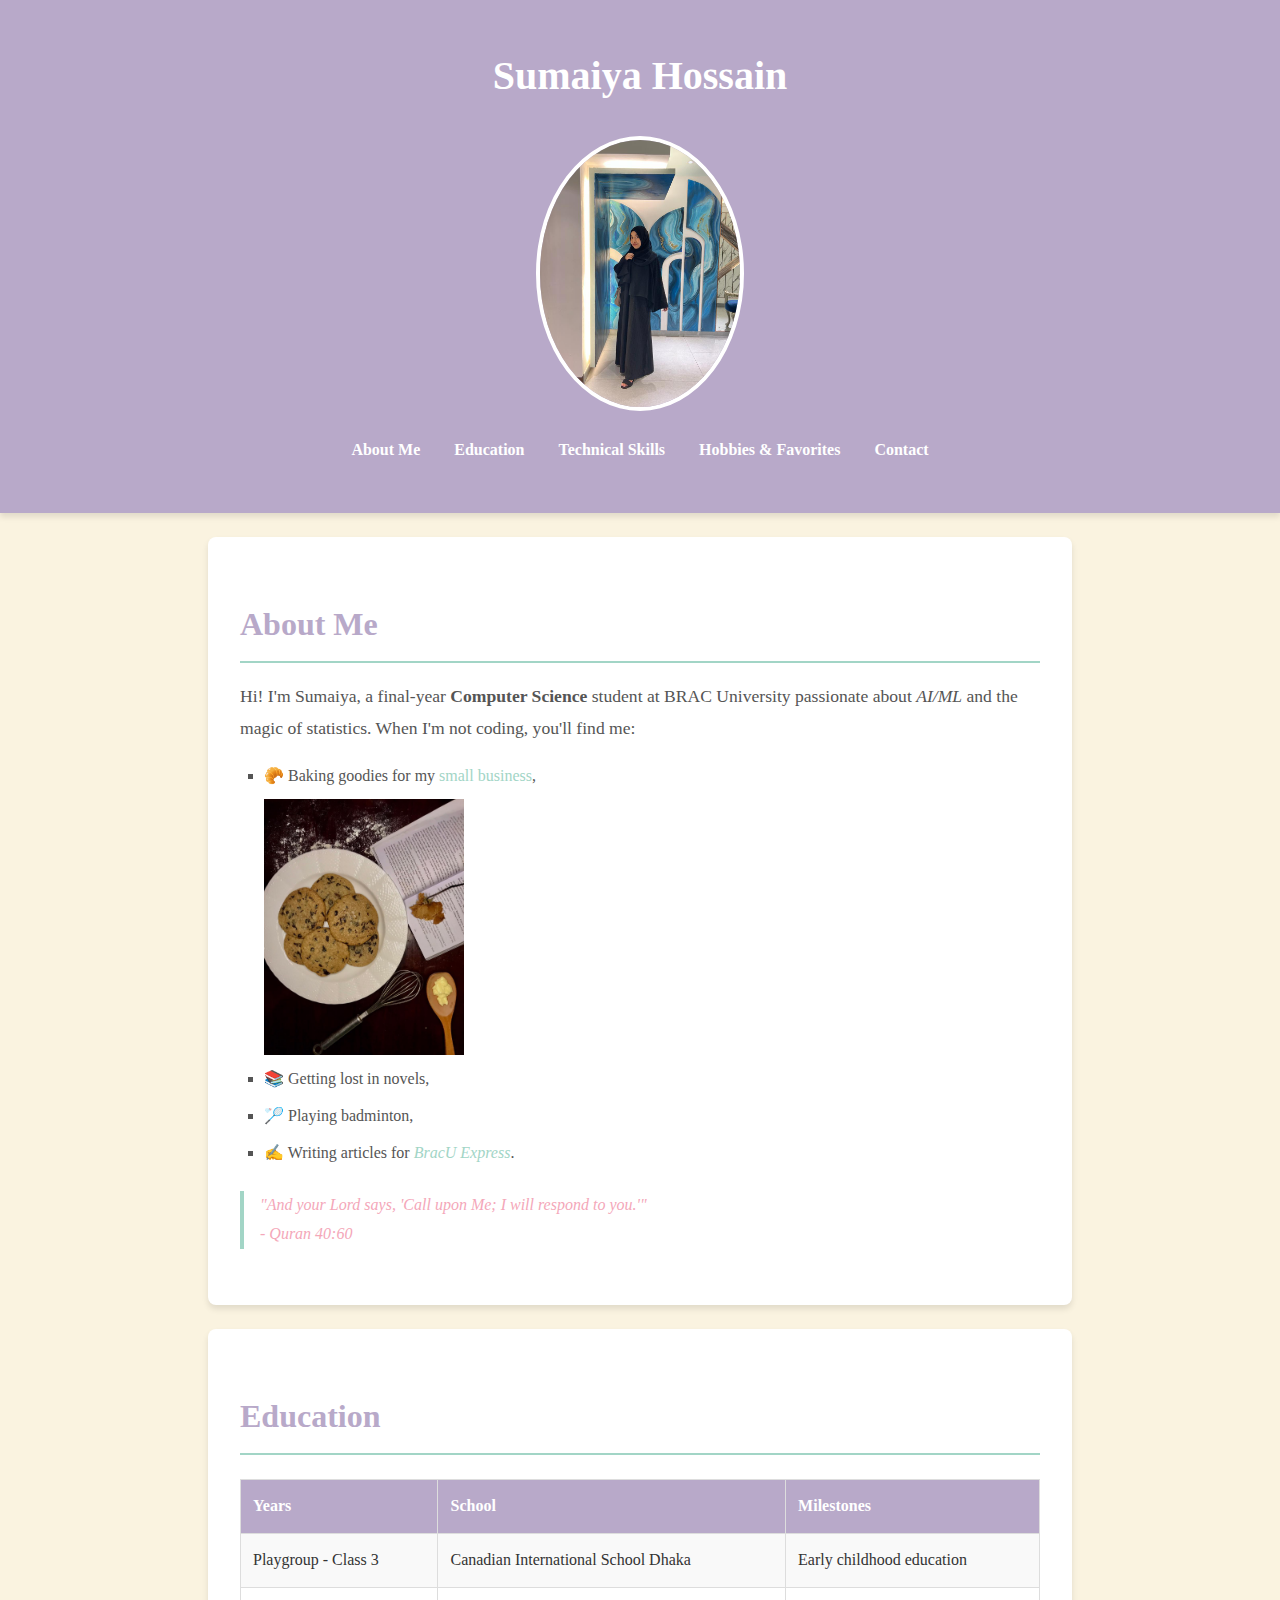
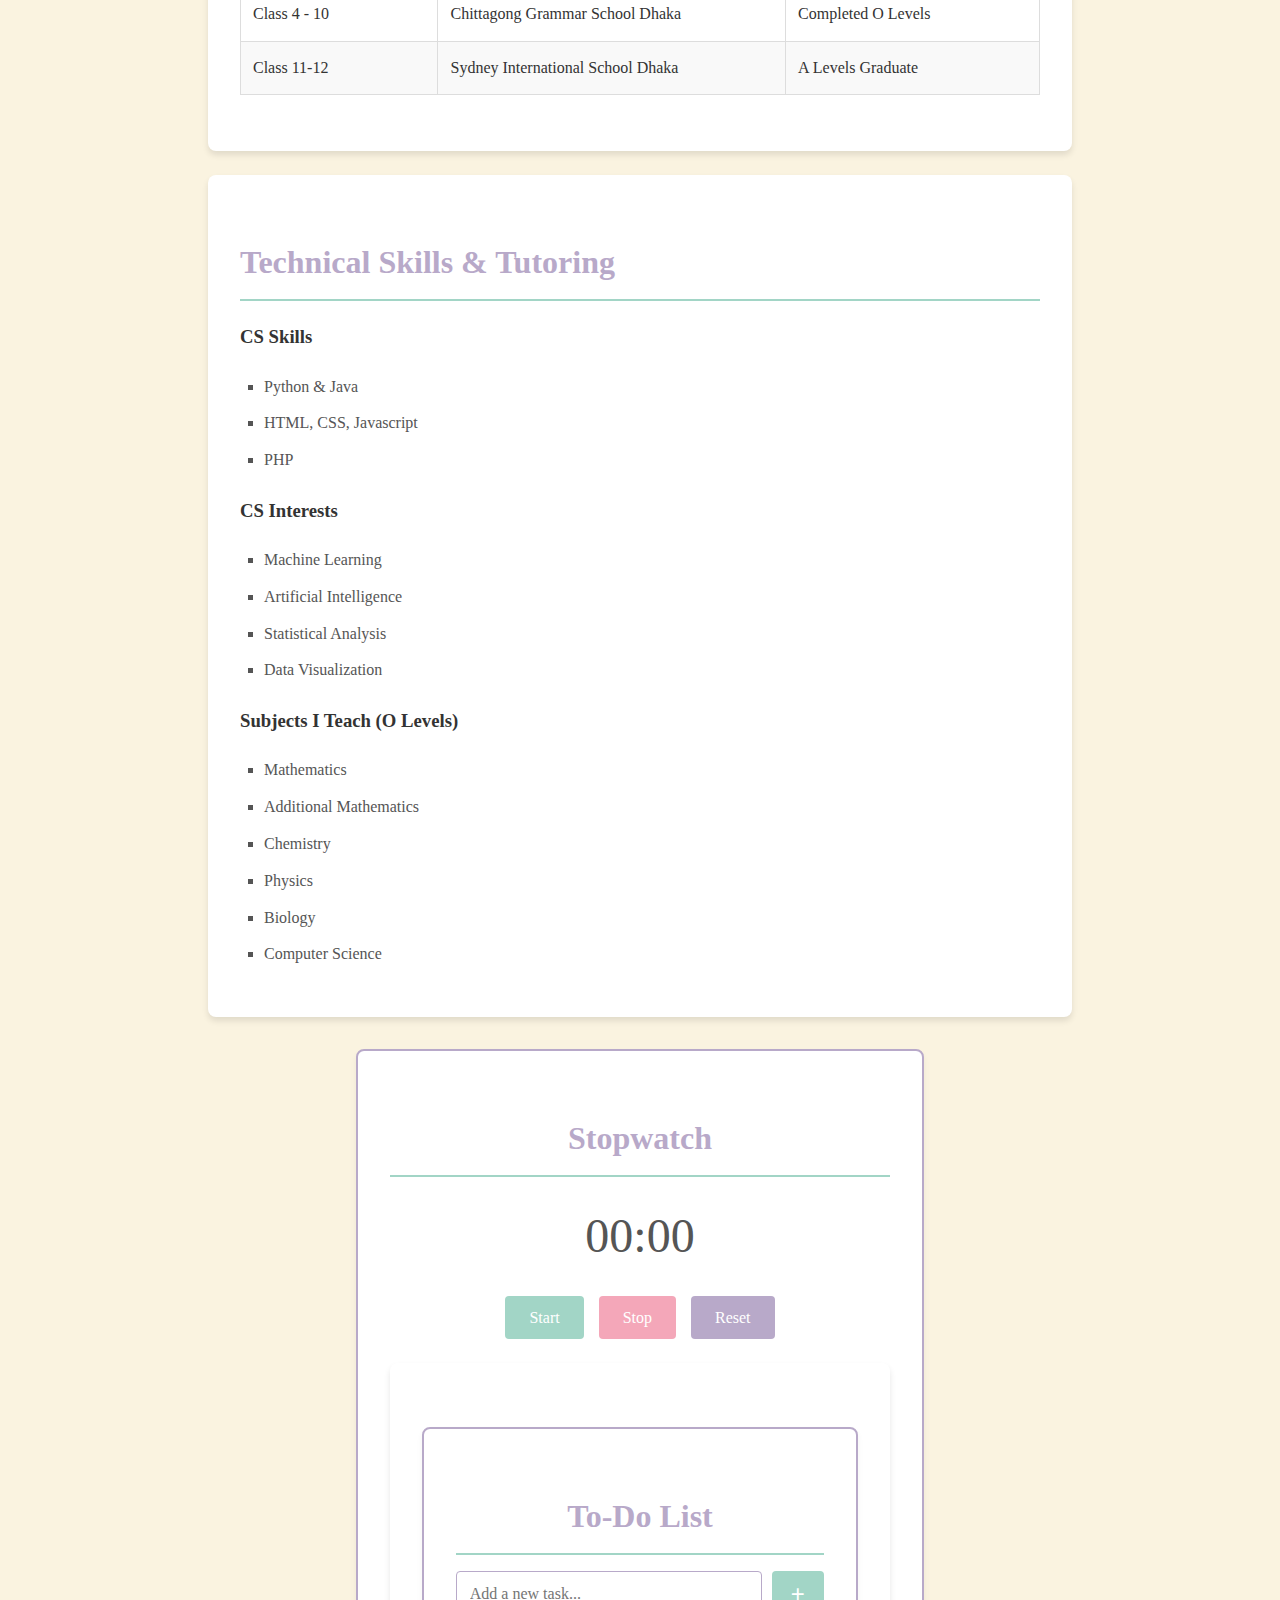
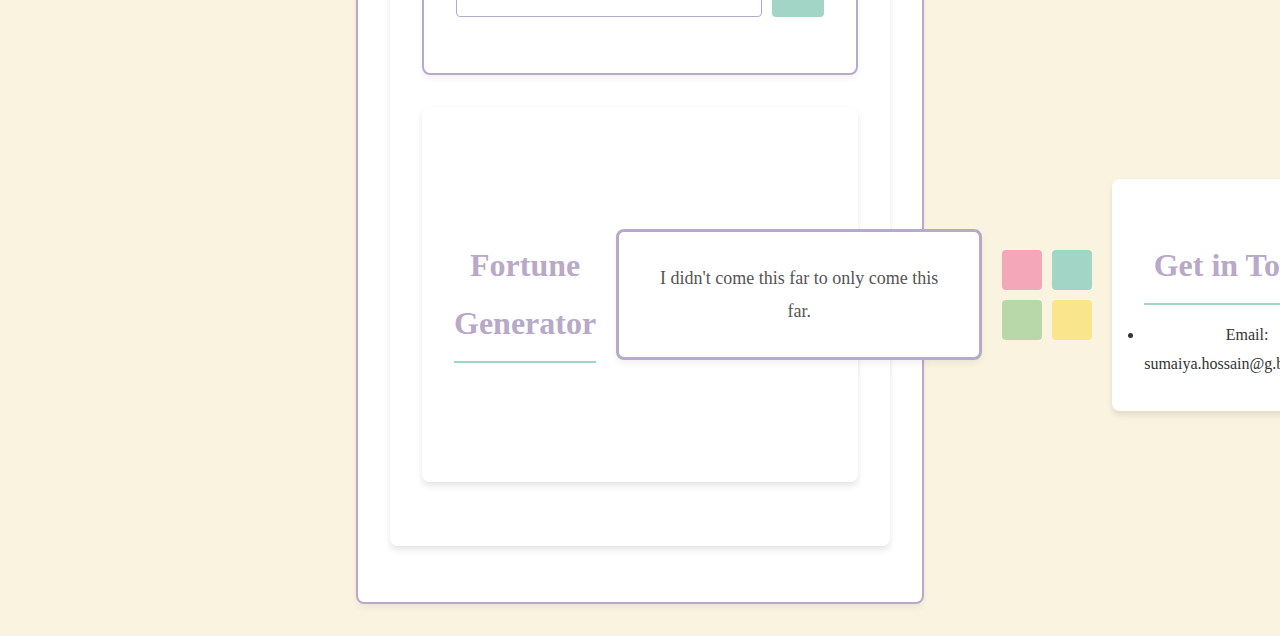
==== commit d15cc820: "Update index.html" ====
--- a/index.html
+++ b/index.html
@@ -100,17 +100,7 @@
         </div>
     </section>
 
-    <section id="stopwatch">
-    	  <h2>Stopwatch</h2>
-    	  <div id="stopwatch-display">00:00</div>
-    	  <div id="stopwatch-controls">
-        	<button id="start-btn">Start</button>
-        	<button id="stop-btn">Stop</button>
-        	<button id="reset-btn">Reset</button>
-    	  </div>
-    </section>
-	
- <section id="stopwatch">
+<section id="stopwatch">
 	<h2>Stopwatch</h2>
     	<div id="stopwatch-display">00:00</div>
     	<div id="stopwatch-controls">
@@ -119,7 +109,63 @@
         	<button id="reset-btn">Reset</button>
    	</div>
 
-    	
+    	<style>
+          #stopwatch {
+            text-align: center;
+            padding: 2rem;
+            margin: 2rem auto;
+            max-width: 500px;
+            background-color: #ffffff;
+            border-radius: 8px;
+            box-shadow: 0 4px 6px rgba(0, 0, 0, 0.05);
+            border: 2px solid #b8a9c9;
+          }
+
+          #stopwatch-display {
+            font-size: 3rem;
+            font-family: 'Georgia', serif;
+            color: #555555;
+            margin: 1rem 0;
+          }
+
+          #stopwatch-controls {
+            display: flex;
+            justify-content: center;
+            gap: 15px;
+            margin-top: 1rem;
+          }
+
+          #stopwatch-controls button {
+            padding: 0.8rem 1.5rem;
+            border: none;
+            border-radius: 4px;
+            font-family: 'Georgia', serif;
+            font-size: 1rem;
+            cursor: pointer;
+            transition: all 0.3s ease;
+          }
+
+          #start-btn {
+            background-color: #a2d5c6;
+            color: white;
+          }
+
+          #stop-btn {
+            background-color: #f4a7b9;
+            color: white;
+          }
+
+          #reset-btn {
+            background-color: #b8a9c9;
+            color: white;
+          }
+
+          #stopwatch-controls button:hover {
+            transform: scale(1.05);
+            opacity: 0.9;
+          }
+    	</style>
+
     	<script>
         // Stopwatch functionality
           let timer = null;
@@ -176,7 +222,96 @@
     </div>
     <ul id="todo-items"></ul>
 
-   
+    <style>
+        #todo-list {
+            max-width: 500px;
+            margin: 2rem auto;
+            padding: 2rem;
+            background-color: #ffffff;
+            border-radius: 8px;
+            box-shadow: 0 4px 6px rgba(0, 0, 0, 0.05);
+            border: 2px solid #b8a9c9;
+        }
+
+        #todo-input-container {
+            display: flex;
+            gap: 10px;
+            margin-bottom: 1.5rem;
+        }
+
+        #todo-input {
+            flex: 1;
+            padding: 0.8rem;
+            border: 1px solid #b8a9c9;
+            border-radius: 4px;
+            font-family: 'Georgia', serif;
+            font-size: 1rem;
+        }
+
+        #add-todo-btn {
+            padding: 0 1.2rem;
+            background-color: #a2d5c6;
+            color: white;
+            border: none;
+            border-radius: 4px;
+            font-size: 1.5rem;
+            cursor: pointer;
+            transition: all 0.3s ease;
+        }
+
+        #add-todo-btn:hover {
+            background-color: #8fc4b5;
+            transform: scale(1.05);
+        }
+
+        #todo-items {
+            list-style: none;
+            padding: 0;
+            margin: 0;
+        }
+
+        #todo-items li {
+            display: flex;
+            align-items: center;
+            padding: 0.8rem;
+            margin-bottom: 0.5rem;
+            background-color: #f8f9fa;
+            border-radius: 4px;
+            border-left: 4px solid #b8a9c9;
+            transition: all 0.3s ease;
+        }
+
+        #todo-items li:hover {
+            background-color: #f0f3f5;
+        }
+
+        #todo-items li.completed {
+            text-decoration: line-through;
+            opacity: 0.7;
+            border-left-color: #a2d5c6;
+        }
+
+        #todo-items li span {
+            flex: 1;
+            margin: 0 1rem;
+        }
+
+        #todo-items li button {
+            background-color: #f4a7b9;
+            color: white;
+            border: none;
+            border-radius: 4px;
+            padding: 0.3rem 0.6rem;
+            cursor: pointer;
+            transition: all 0.2s ease;
+        }
+
+        #todo-items li button:hover {
+            background-color: #e396a8;
+            transform: scale(1.05);
+        }
+    </style>
+
     <script>
         document.addEventListener('DOMContentLoaded', function() {
             const todoInput = document.getElementById('todo-input');
@@ -371,7 +506,6 @@
         getRandomFortune();
     </script>
 
-    </section>
 
     <!-- Contact Form Section -->
     <section id="contact">
--- a/styles.css
+++ b/styles.css
@@ -309,50 +309,3 @@
     background-color: #e396a8;
     transform: scale(1.05);
 }
-#fortune-generator {
-    display: flex;
-    gap: 20px;
-    align-items: center;
-    margin: 2rem 0;
-}
-
-#fortune-box {
-    padding: 30px;
-    border: 3px solid #b8a9c9;
-    background-color: #ffffff;
-    min-width: 300px;
-    max-width: 500px;
-    border-radius: 8px;
-    box-shadow: 0 4px 6px rgba(0, 0, 0, 0.05);
-}
-
-#fortune-text {
-    margin: 0;
-    font-size: 18px;
-    color: #555555;
-    transition: all 0.3s ease;
-}
-
-#fortune-controls {
-    display: grid;
-    grid-template-columns: repeat(2, 40px);
-    grid-gap: 10px;
-}
-
-.color-btn {
-    width: 40px;
-    height: 40px;
-    border: none;
-    border-radius: 4px;
-    cursor: pointer;
-    transition: transform 0.2s;
-}
-
-.color-btn:hover {
-    transform: scale(1.1);
-}
-
-#red-btn { background-color: #f4a7b9; }
-#blue-btn { background-color: #a2d5c6; }
-#green-btn { background-color: #b8d8a9; }
-#yellow-btn { background-color: #f8e58c; }
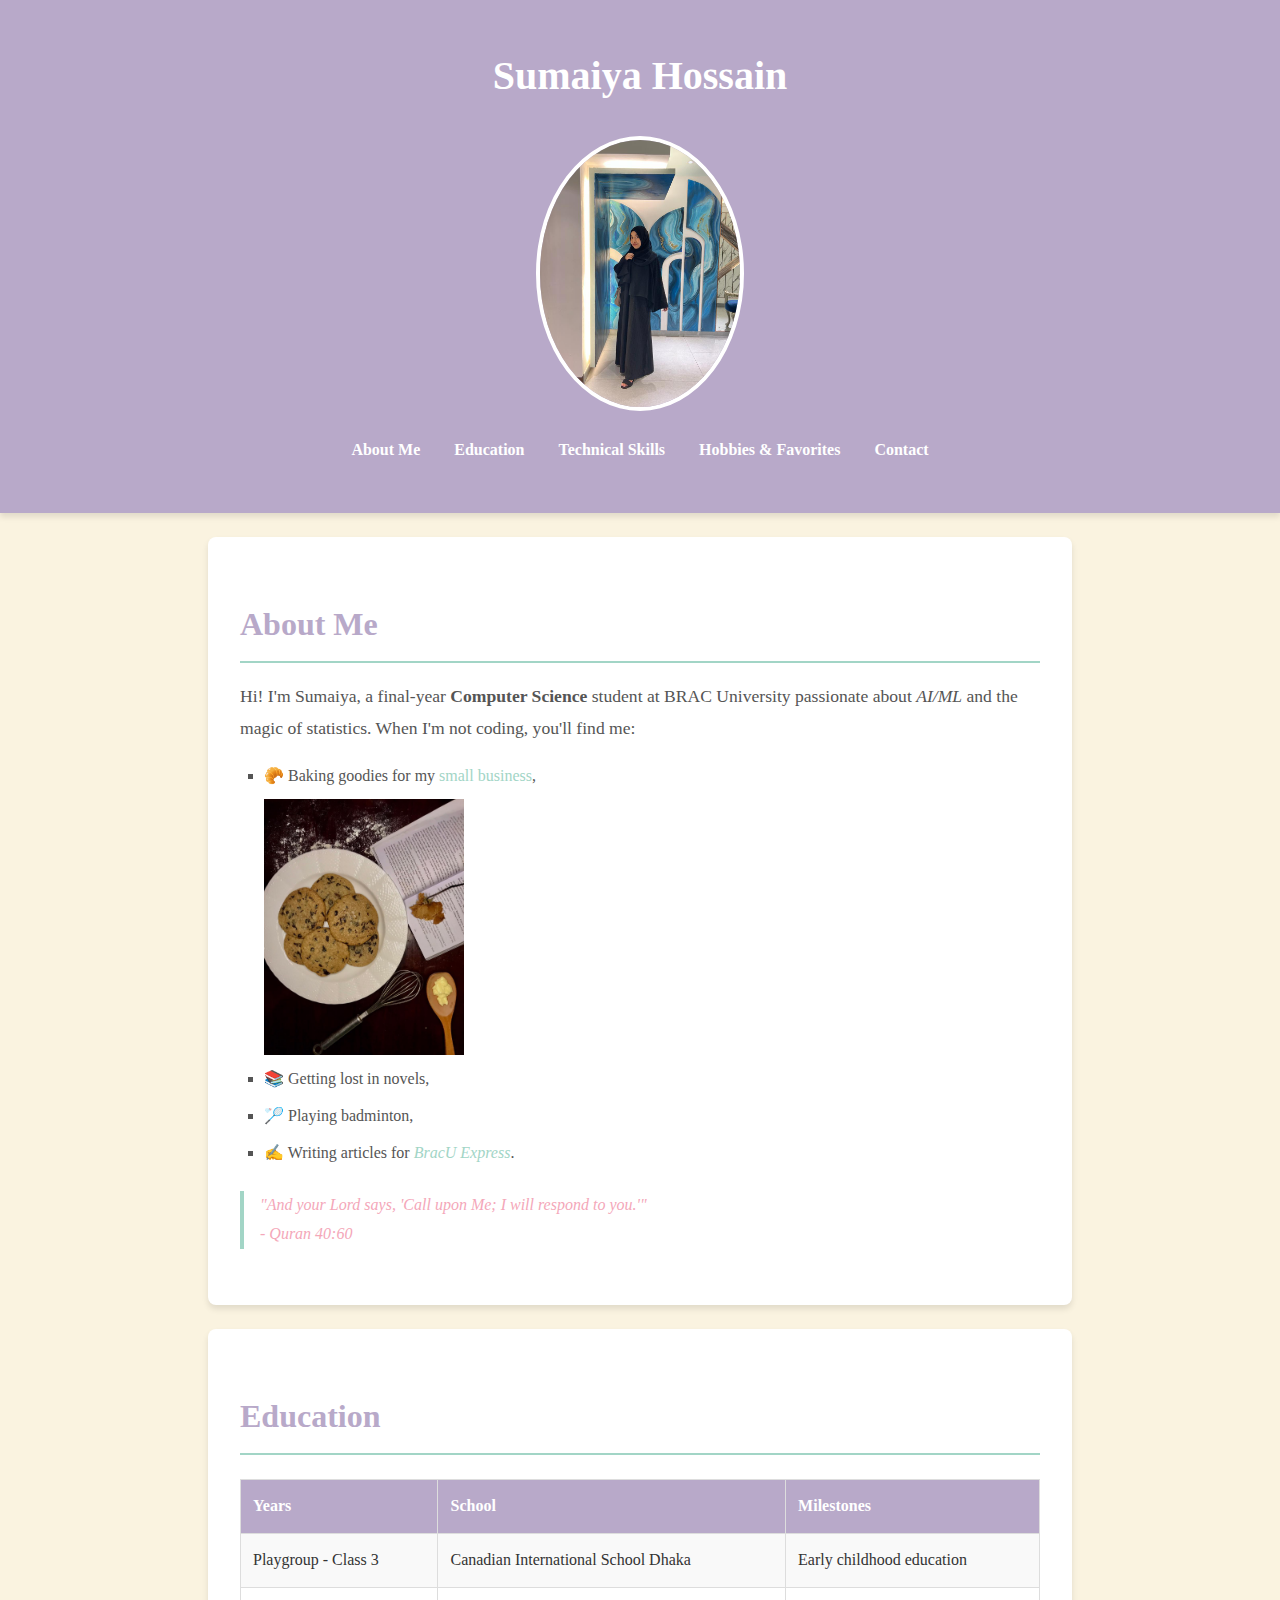
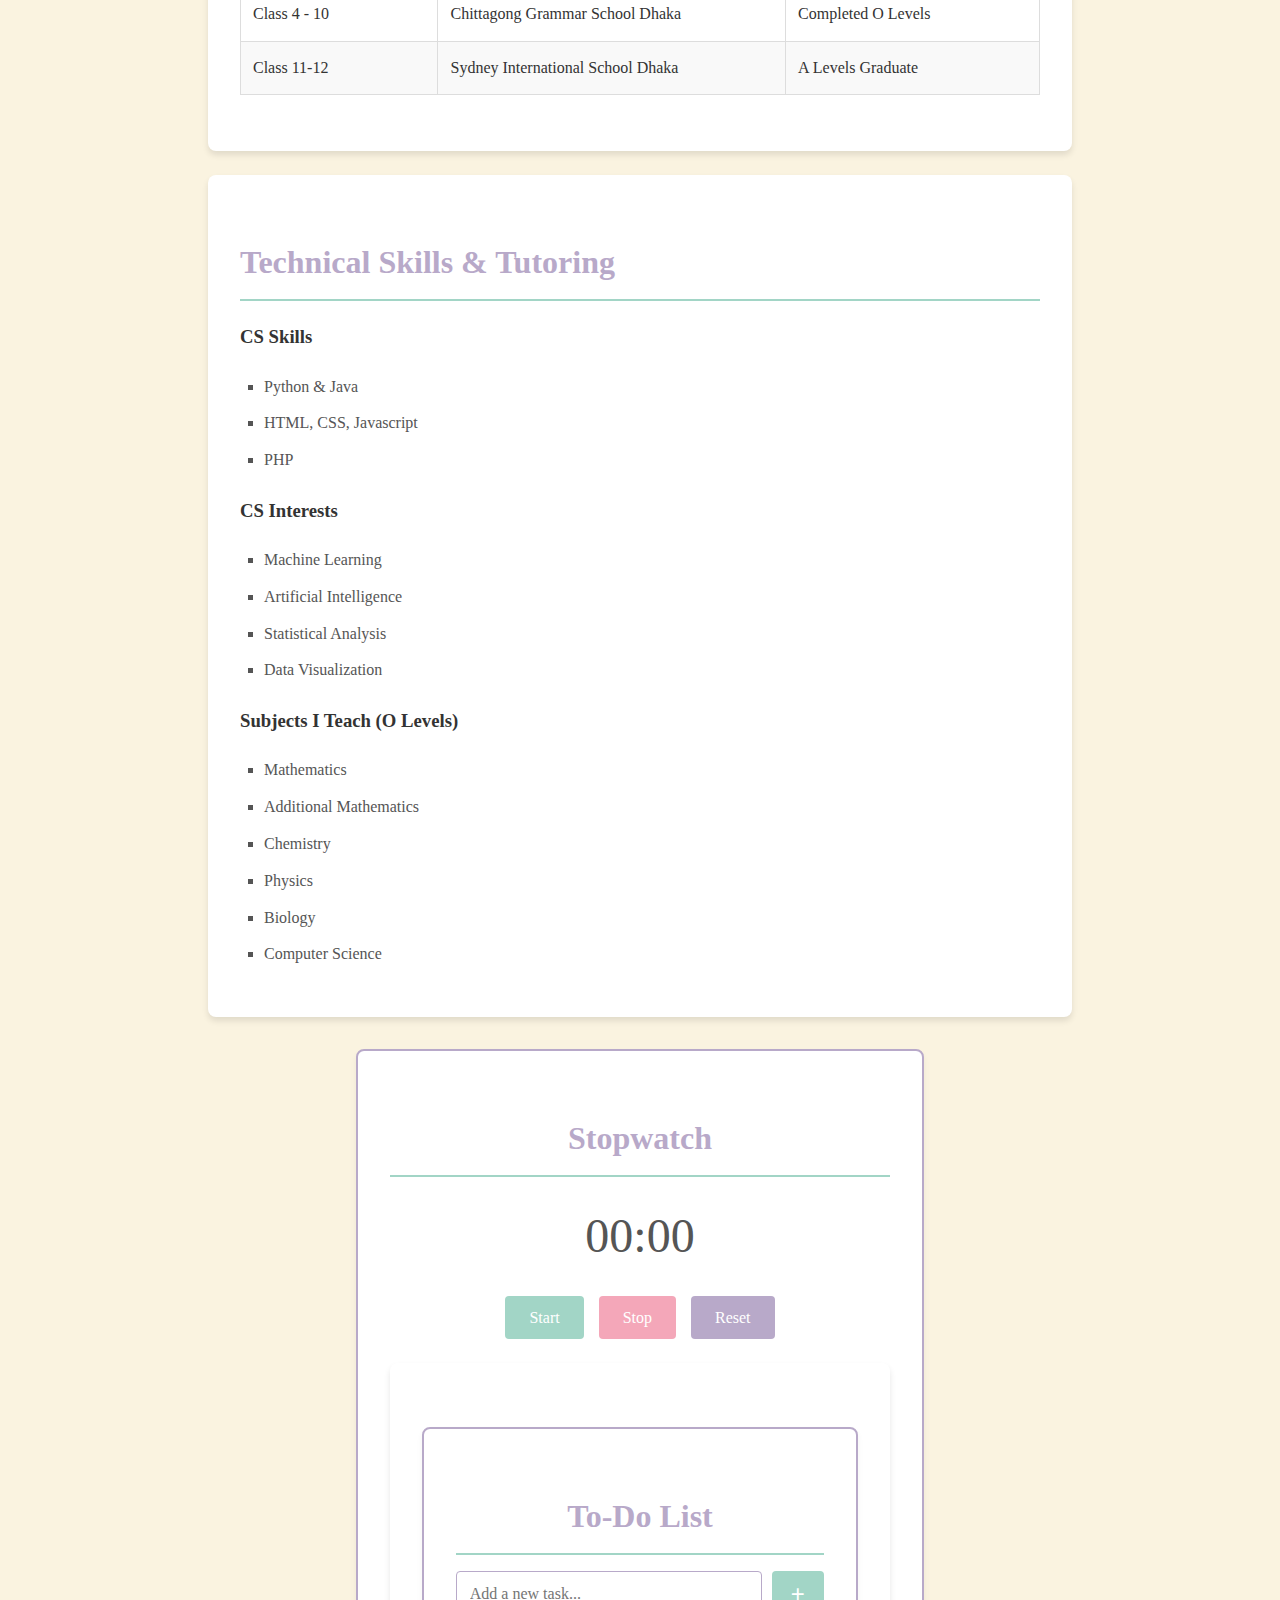
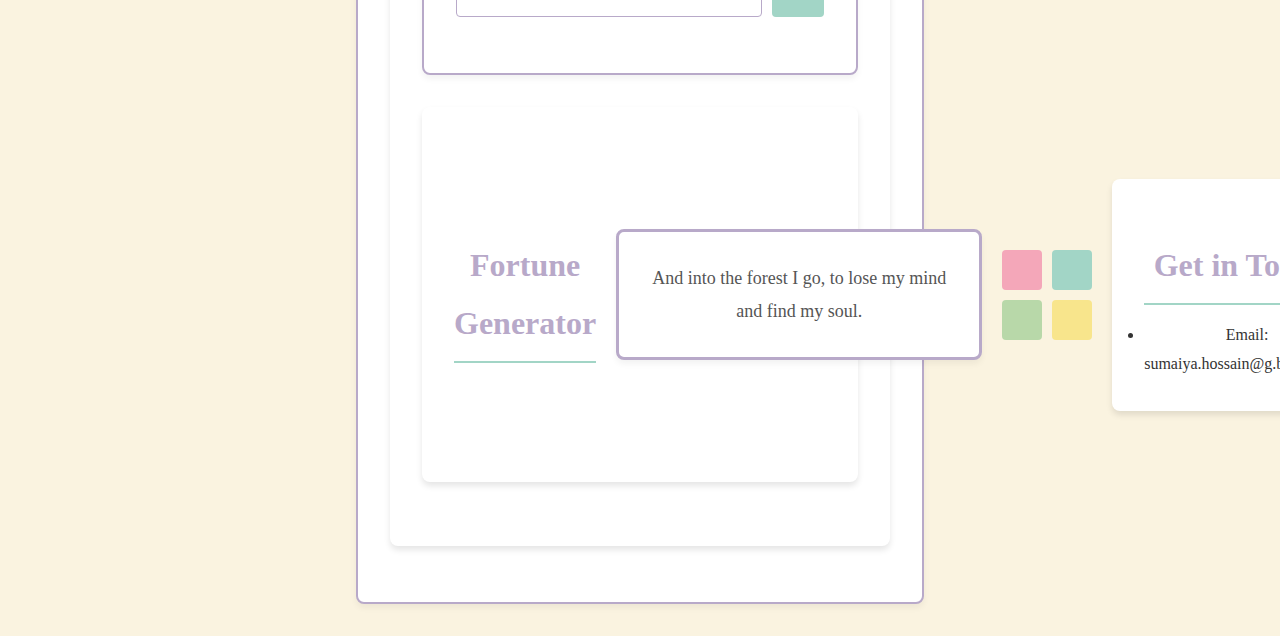
==== commit 4ad8e09b: "Update index.html" ====
--- a/index.html
+++ b/index.html
@@ -99,8 +99,8 @@
             </div>
         </div>
     </section>
-
-<section id="stopwatch">
+	
+    <section id="stopwatch">
 	<h2>Stopwatch</h2>
     	<div id="stopwatch-display">00:00</div>
     	<div id="stopwatch-controls">
--- a/styles.css
+++ b/styles.css
@@ -168,144 +168,3 @@
 .favorites-list li:hover {
     transform: translateX(10px);
 }
-#stopwatch {
-    text-align: center;
-    padding: 2rem;
-    margin: 2rem auto;
-    max-width: 500px;
-    background-color: #ffffff;
-    border-radius: 8px;
-    box-shadow: 0 4px 6px rgba(0, 0, 0, 0.05);
-    border: 2px solid #b8a9c9;
-}
-
-#stopwatch-display {
-    font-size: 3rem;
-    font-family: 'Georgia', serif;
-    color: #555555;
-    margin: 1rem 0;
-}
-
-#stopwatch-controls {
-    display: flex;
-    justify-content: center;
-    gap: 15px;
-    margin-top: 1rem;
-}
-
-#stopwatch-controls button {
-    padding: 0.8rem 1.5rem;
-    border: none;
-    border-radius: 4px;
-    font-family: 'Georgia', serif;
-    font-size: 1rem;
-    cursor: pointer;
-    transition: all 0.3s ease;
-}
-
-#start-btn {
-    background-color: #a2d5c6;
-    color: white;
-}
-
-#stop-btn {
-    background-color: #f4a7b9;
-    color: white;
-}
-
-#reset-btn {
-    background-color: #b8a9c9;
-    color: white;
-}
-
-#stopwatch-controls button:hover {
-    transform: scale(1.05);
-    opacity: 0.9;
-}
-#todo-list {
-    max-width: 500px;
-    margin: 2rem auto;
-    padding: 2rem;
-    background-color: #ffffff;
-    border-radius: 8px;
-    box-shadow: 0 4px 6px rgba(0, 0, 0, 0.05);
-    border: 2px solid #b8a9c9;
-}
-
-#todo-input-container {
-    display: flex;
-    gap: 10px;
-    margin-bottom: 1.5rem;
-}
-
-#todo-input {
-    flex: 1;
-    padding: 0.8rem;
-    border: 1px solid #b8a9c9;
-    border-radius: 4px;
-    font-family: 'Georgia', serif;
-    font-size: 1rem;
-}
-
-#add-todo-btn {
-    padding: 0 1.2rem;
-    background-color: #a2d5c6;
-    color: white;
-    border: none;
-    border-radius: 4px;
-    font-size: 1.5rem;
-    cursor: pointer;
-    transition: all 0.3s ease;
-}
-
-#add-todo-btn:hover {
-    background-color: #8fc4b5;
-    transform: scale(1.05);
-}
-
-#todo-items {
-    list-style: none;
-    padding: 0;
-    margin: 0;
-}
-
-#todo-items li {
-    display: flex;
-    align-items: center;
-    padding: 0.8rem;
-    margin-bottom: 0.5rem;
-    background-color: #f8f9fa;
-    border-radius: 4px;
-    border-left: 4px solid #b8a9c9;
-    transition: all 0.3s ease;
-}
-
-#todo-items li:hover {
-    background-color: #f0f3f5;
-}
-
-#todo-items li.completed {
-    text-decoration: line-through;
-    opacity: 0.7;
-    border-left-color: #a2d5c6;
-}
-
-#todo-items li span {
-    flex: 1;
-    margin: 0 1rem;
-}
-
-#todo-items li button {
-    background-color: #f4a7b9;
-    color: white;
-    border: none;
-    border-radius: 4px;
-    padding: 0.3rem 0.6rem;
-    cursor: pointer;
-    transition: all 0.2s ease;
-}
-
-#todo-items li button:hover {
-    background-color: #e396a8;
-    transform: scale(1.05);
-}
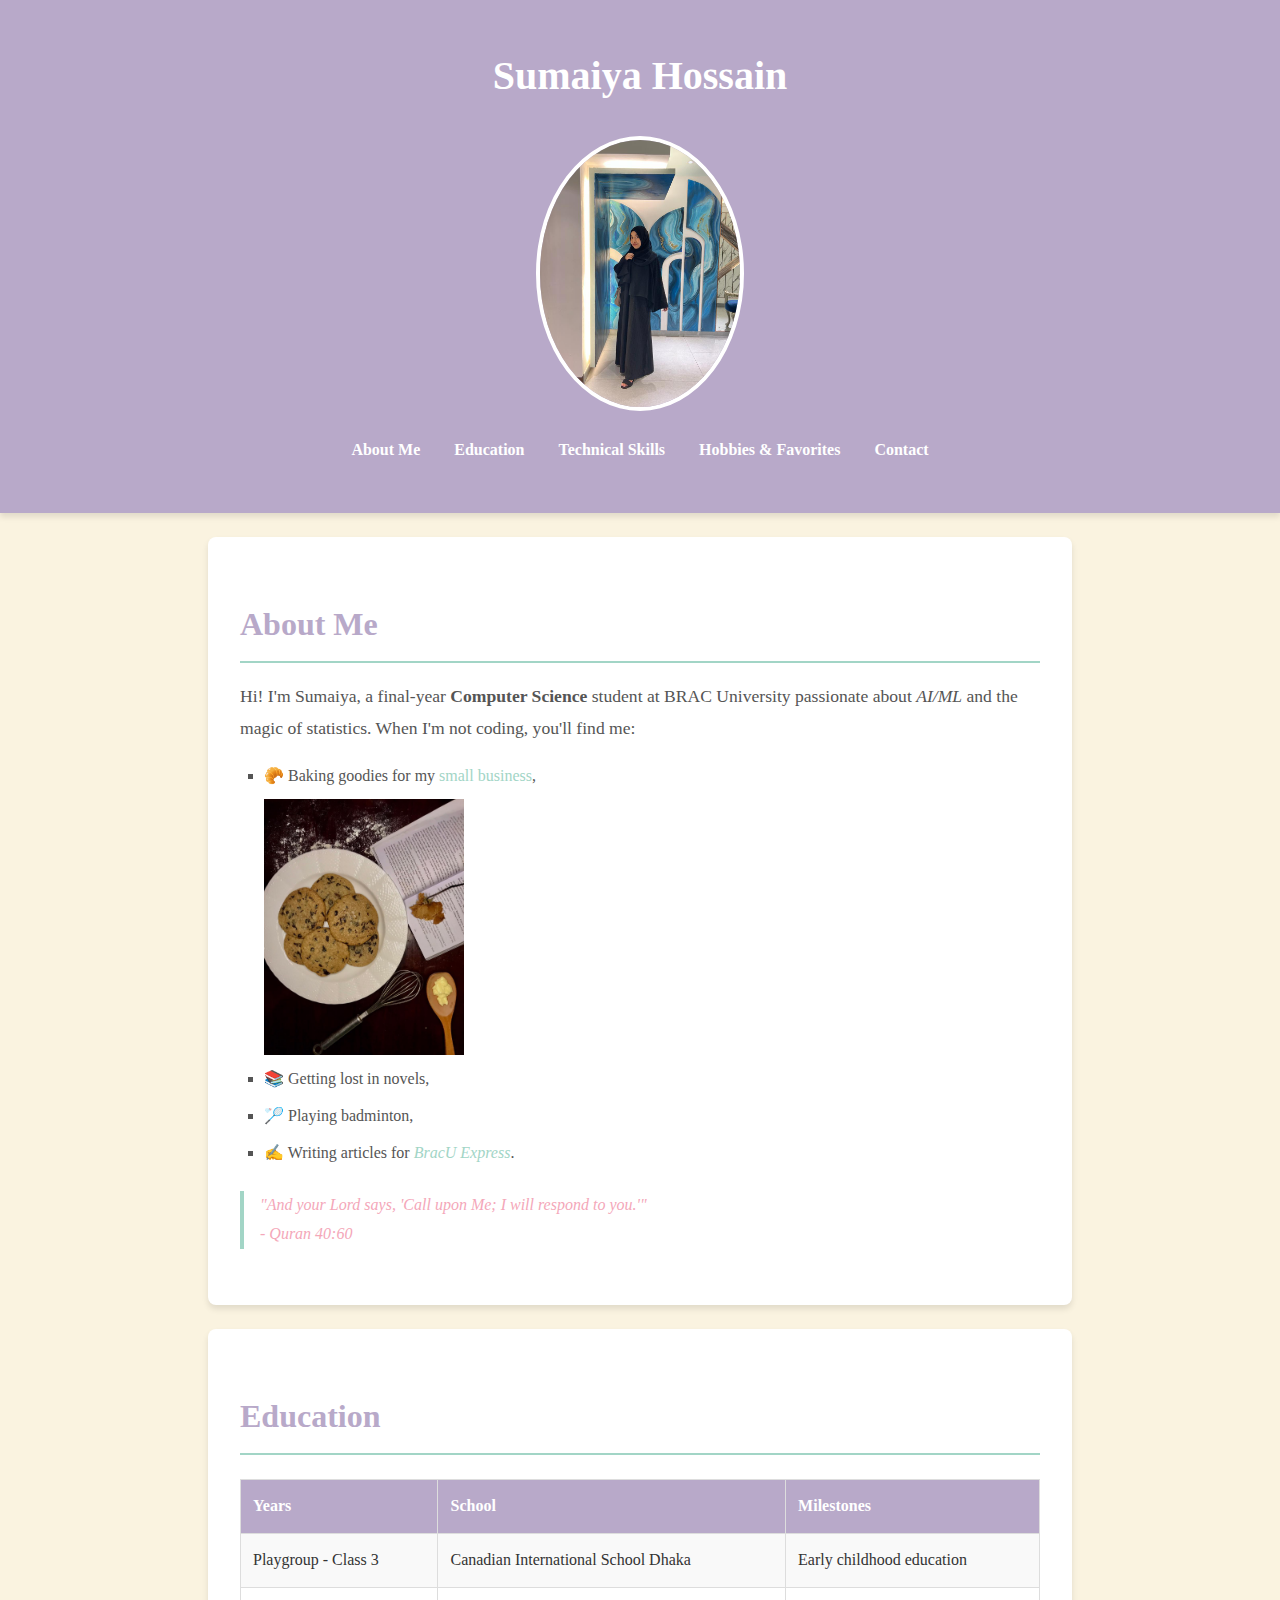
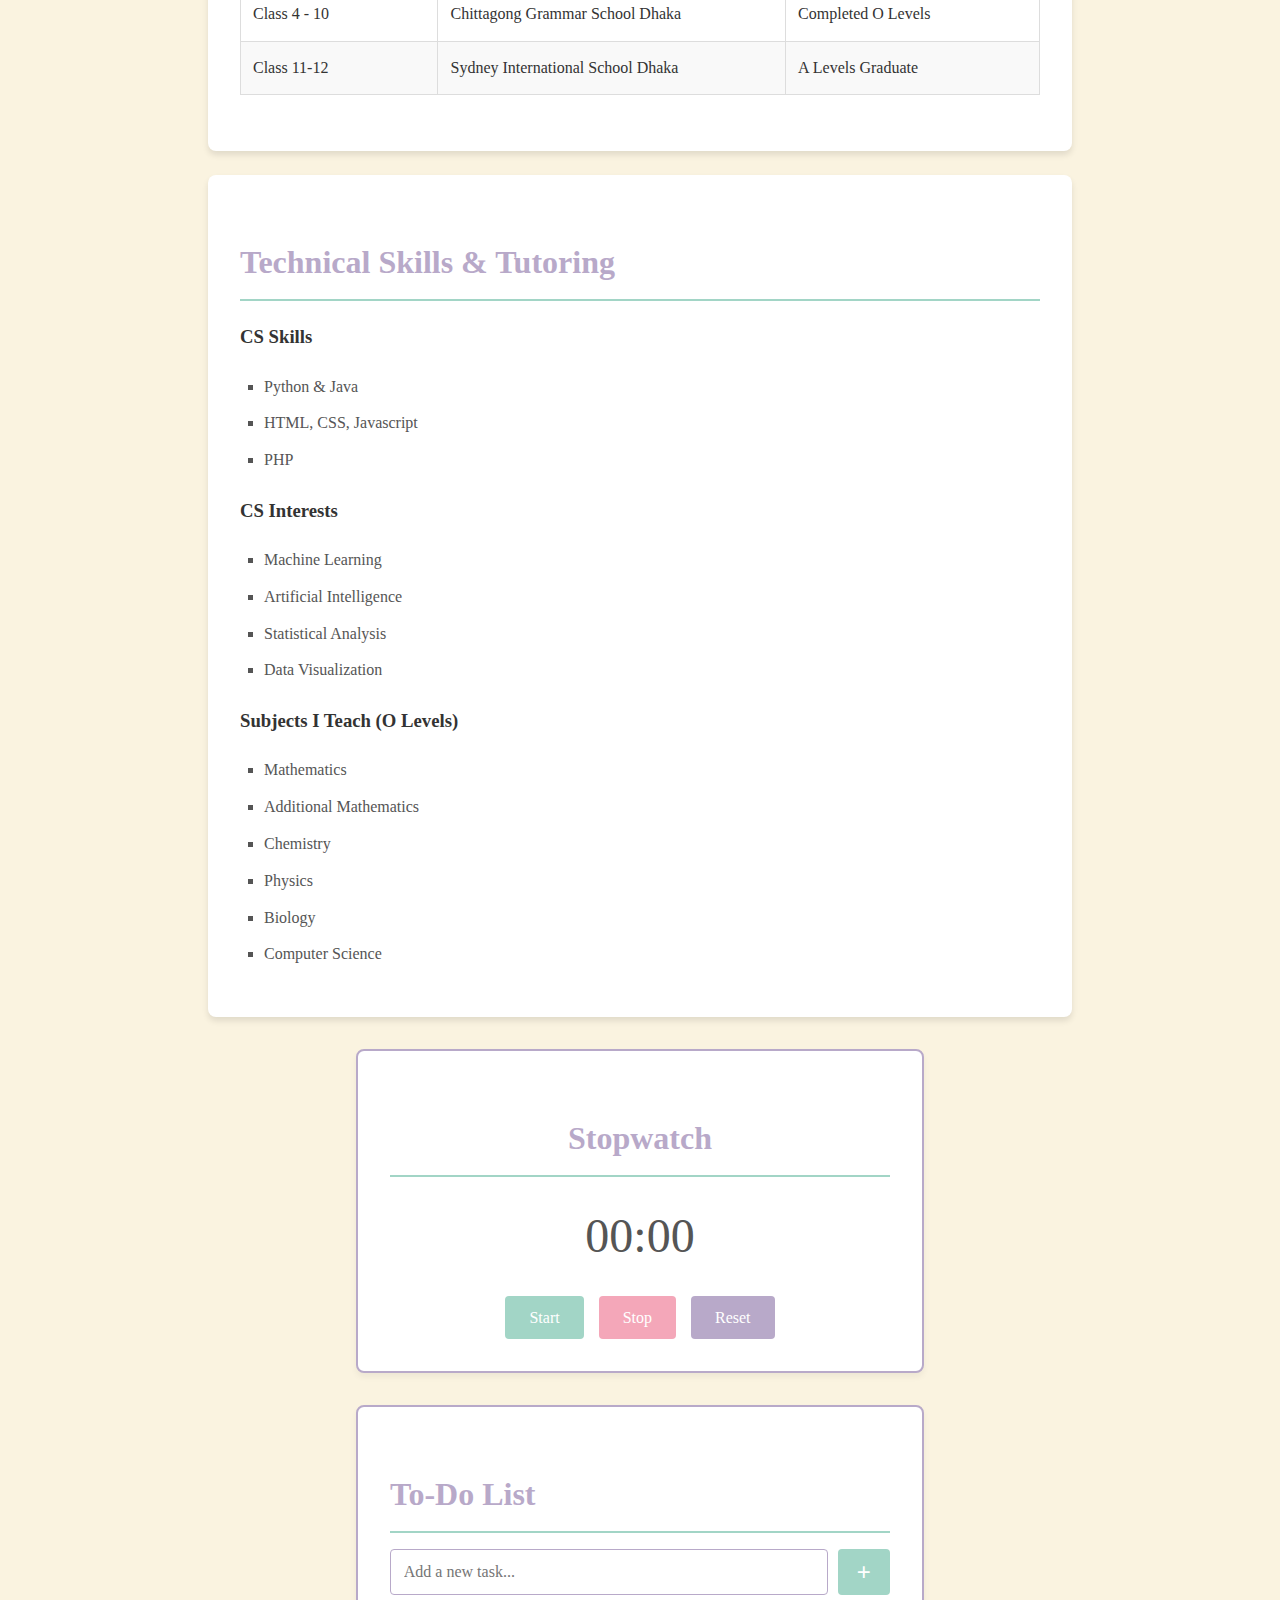
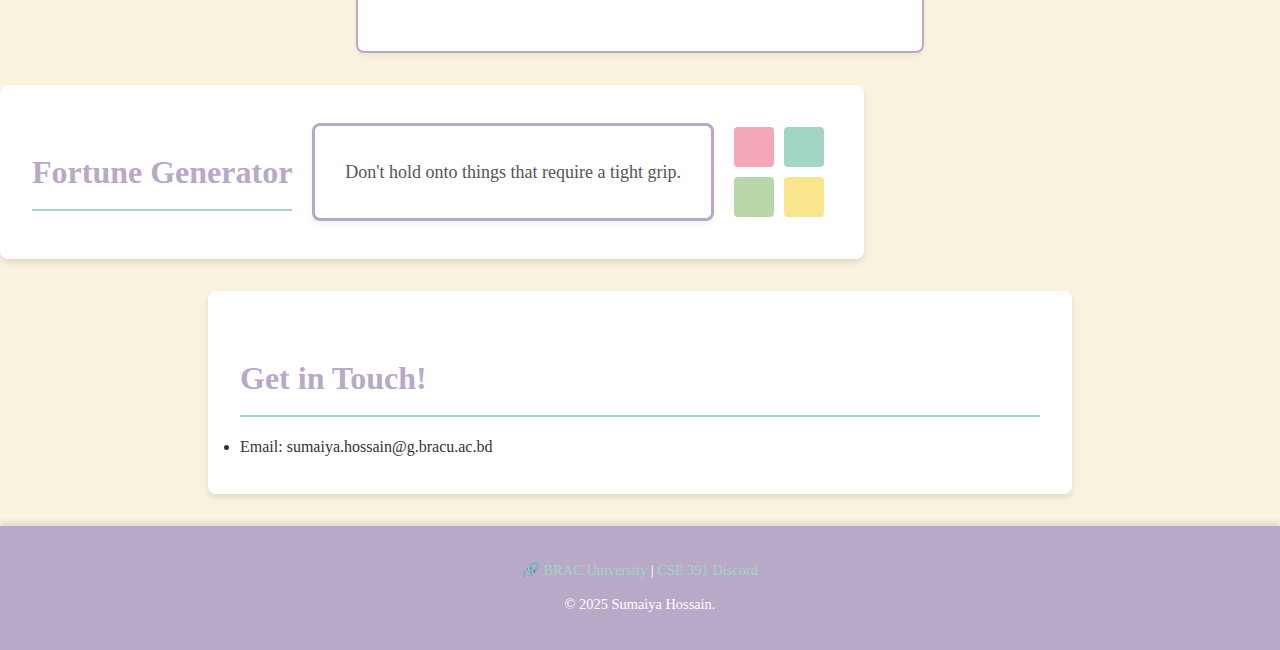
==== commit 9030f60d: "Update index.html" ====
--- a/index.html
+++ b/index.html
@@ -212,7 +212,7 @@
           updateDisplay();
 	</script>
 
-    <section>
+    </section>
 	    
     <section id="todo-list">
     <h2>To-Do List</h2>
@@ -505,6 +505,7 @@
         // Initialize
         getRandomFortune();
     </script>
+    </section>
 
 
     <!-- Contact Form Section -->
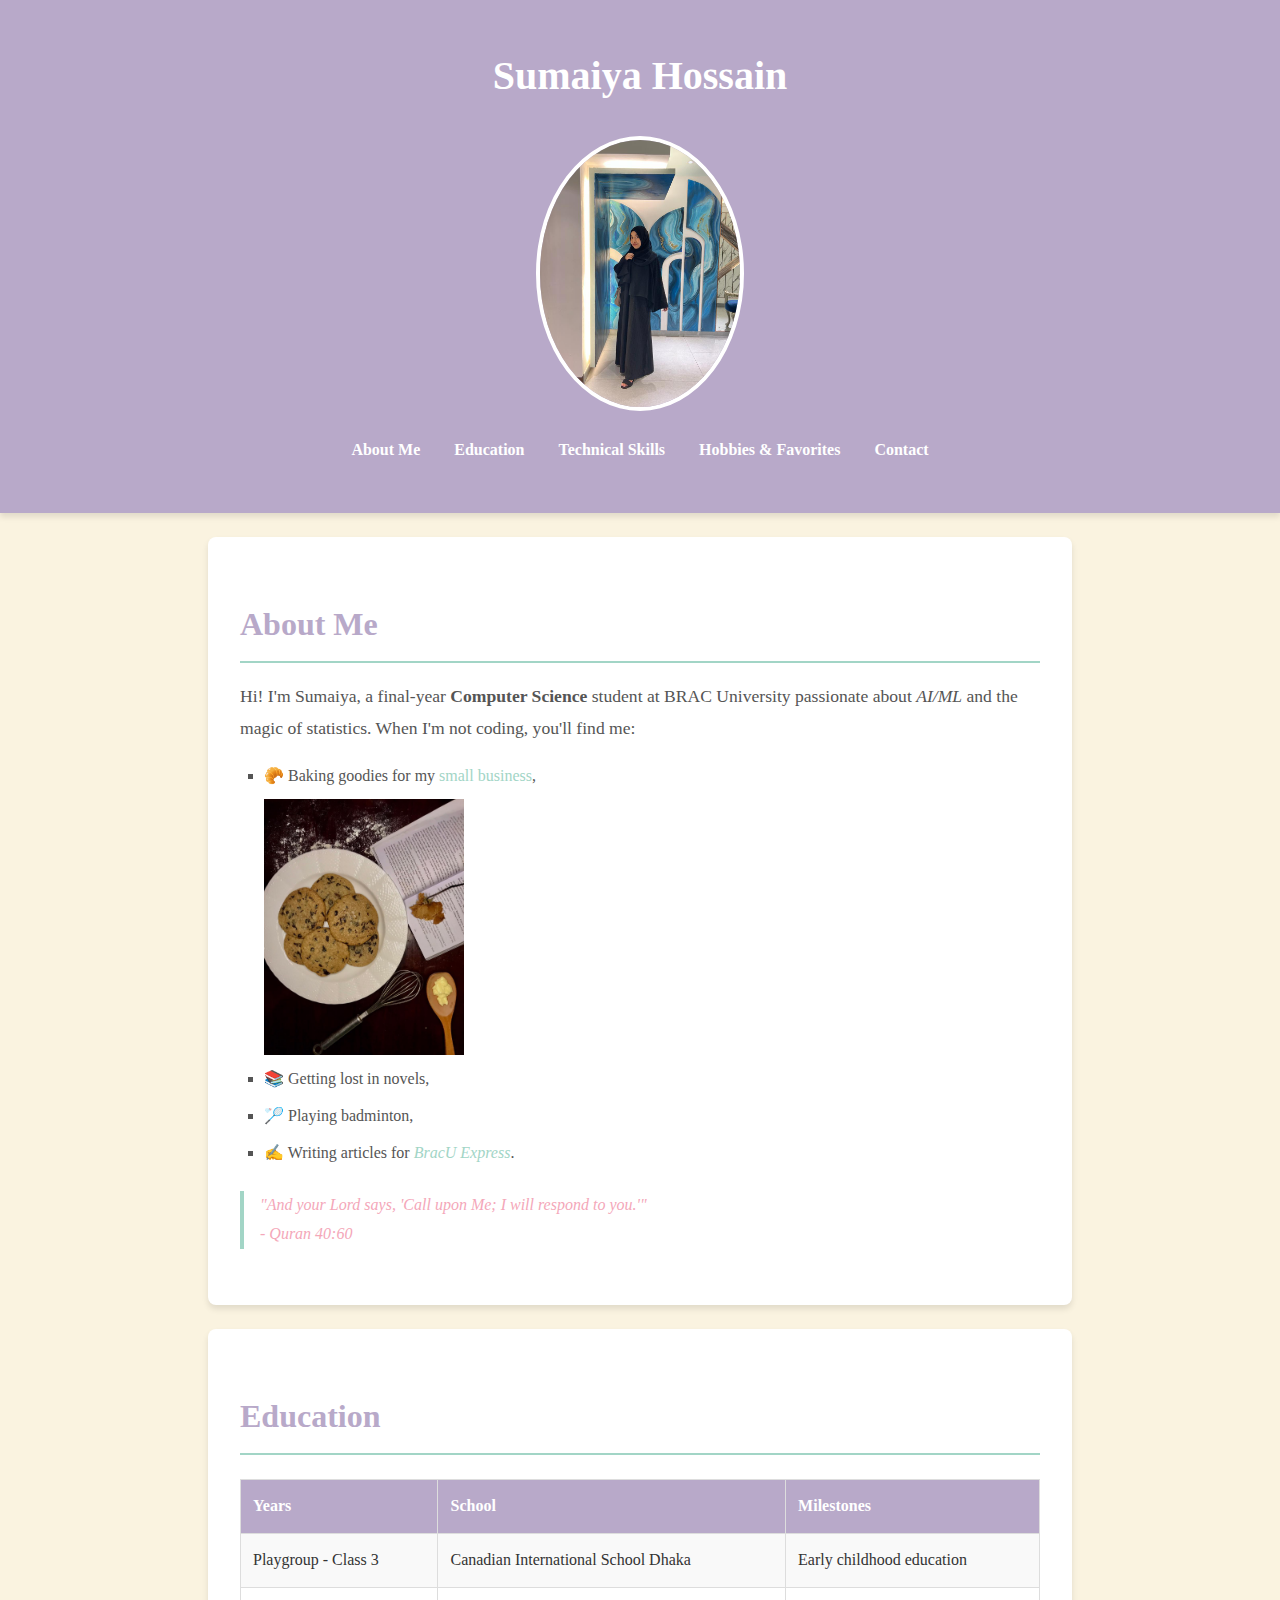
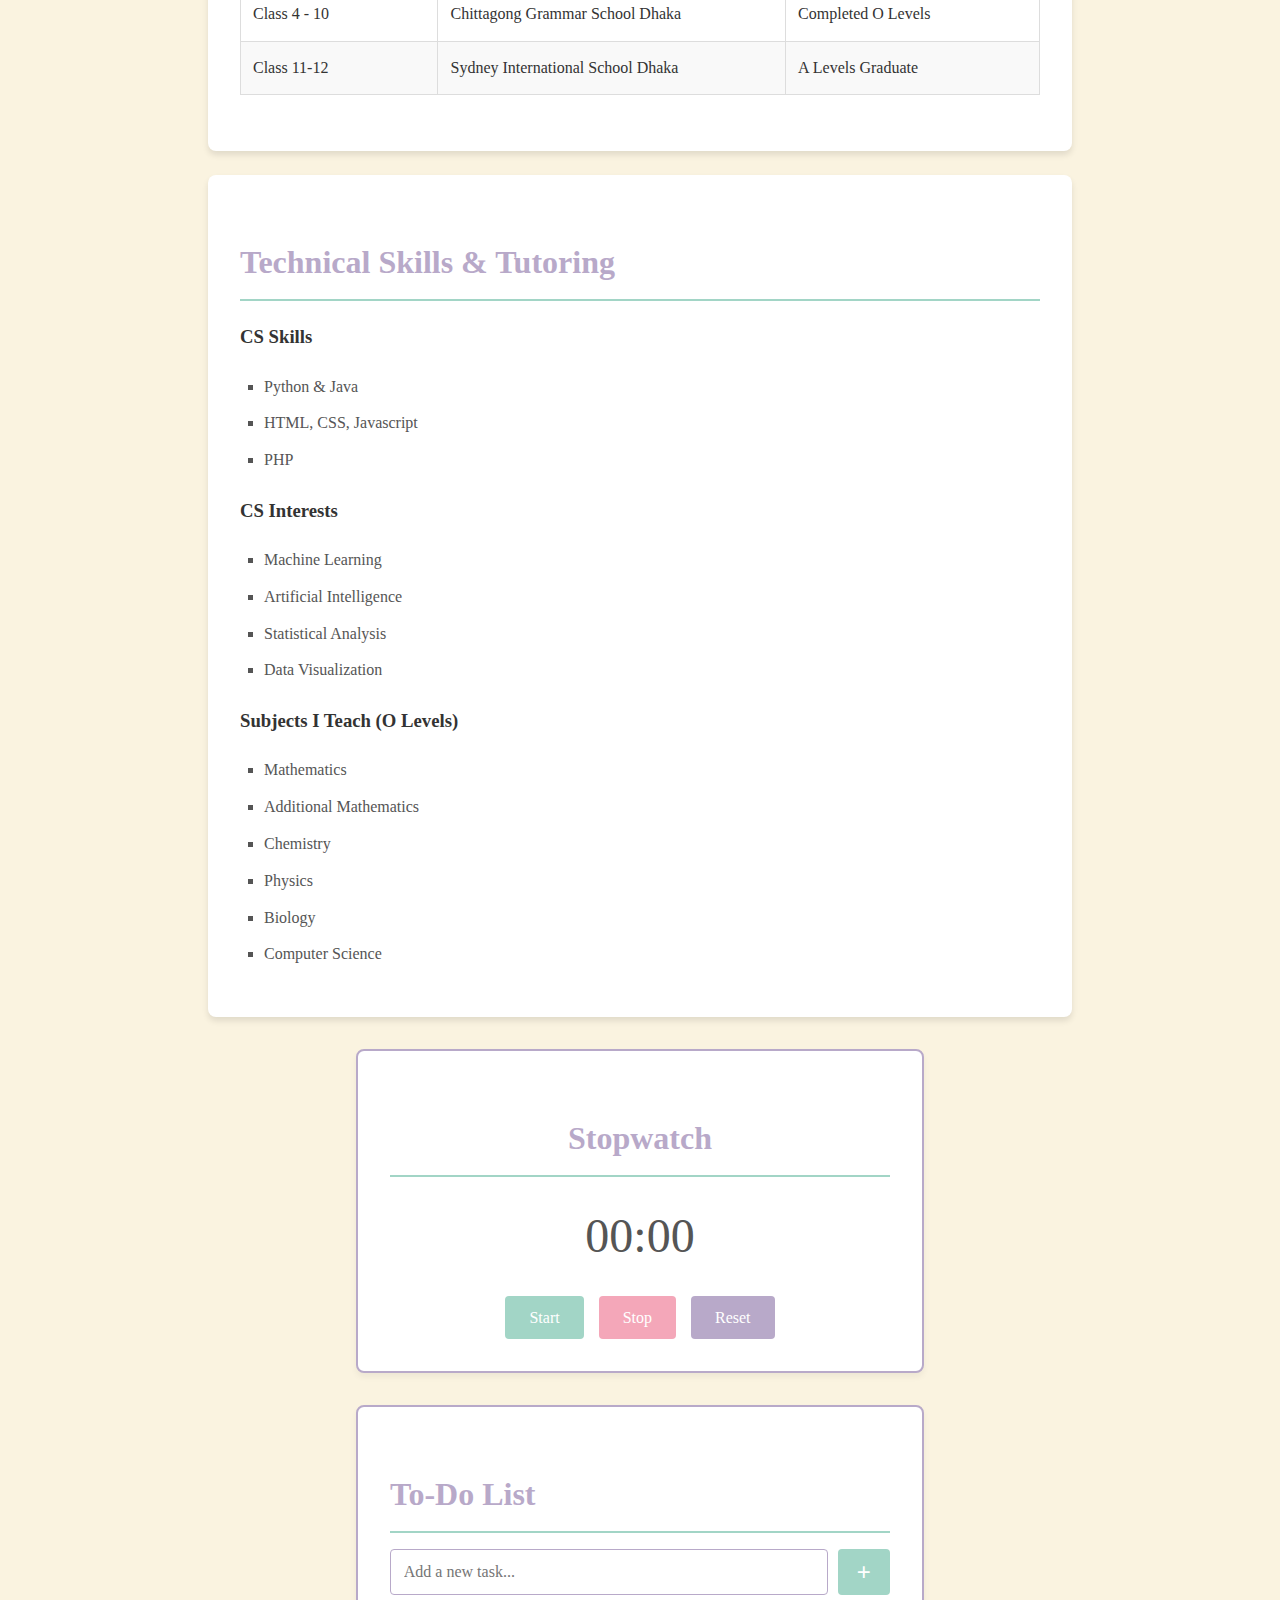
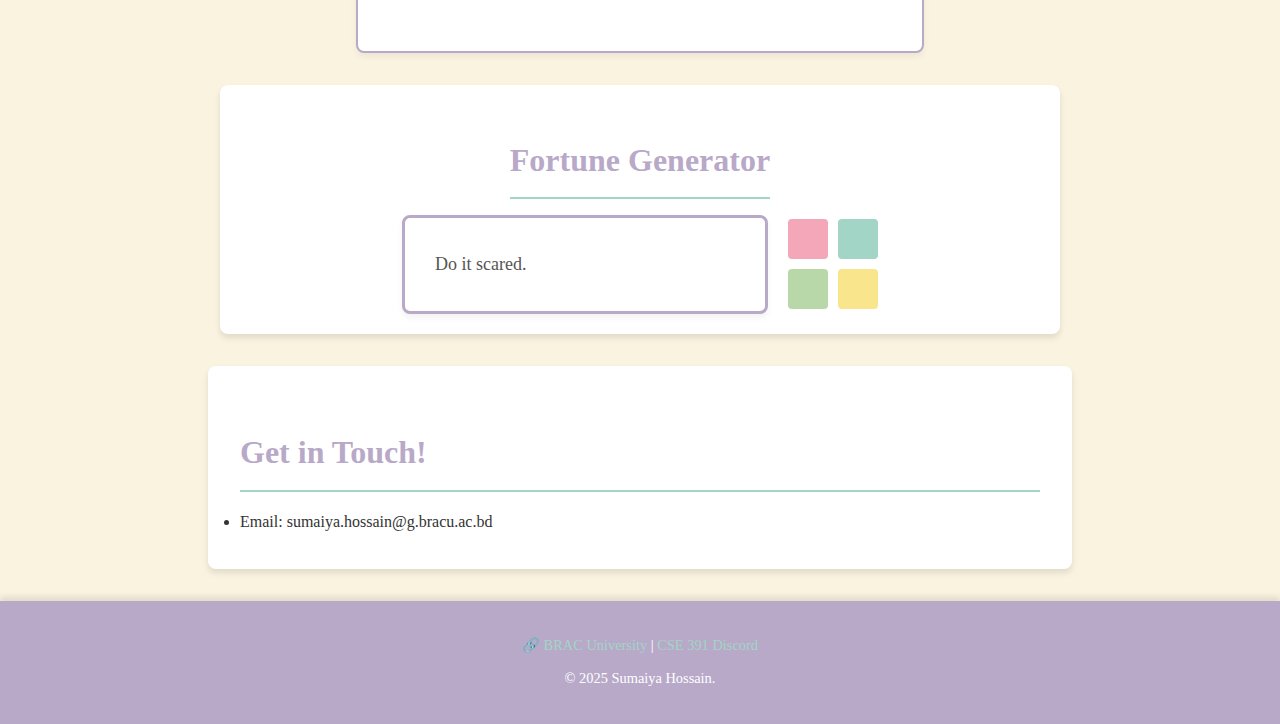
==== commit 1d9b876e: "Update index.html" ====
--- a/index.html
+++ b/index.html
@@ -389,6 +389,7 @@
 
     <section id="fortune-generator">
 	<h2>Fortune Generator</h2>
+	       <div id="fortune-container">
     		<div id="fortune-box">
         	<p id="fortune-text">Your fortune will appear here!</p>
     		</div>
@@ -401,11 +402,20 @@
 
     <style>
         #fortune-generator {
-            display: flex;
-            gap: 20px;
-            align-items: center;
-            margin: 2rem 0;
-        }
+           display: flex;
+           flex-direction: column;
+           align-items: center;
+           margin: 2rem auto;
+           max-width: 800px;
+           padding: 20px;
+        }
+	    
+        #fortune-container {
+    	    display: flex;
+    	    justify-content: center;
+    	    align-items: center;
+    	    gap: 20px;
+    	    width: 100%;
 
         #fortune-box {
             padding: 30px;
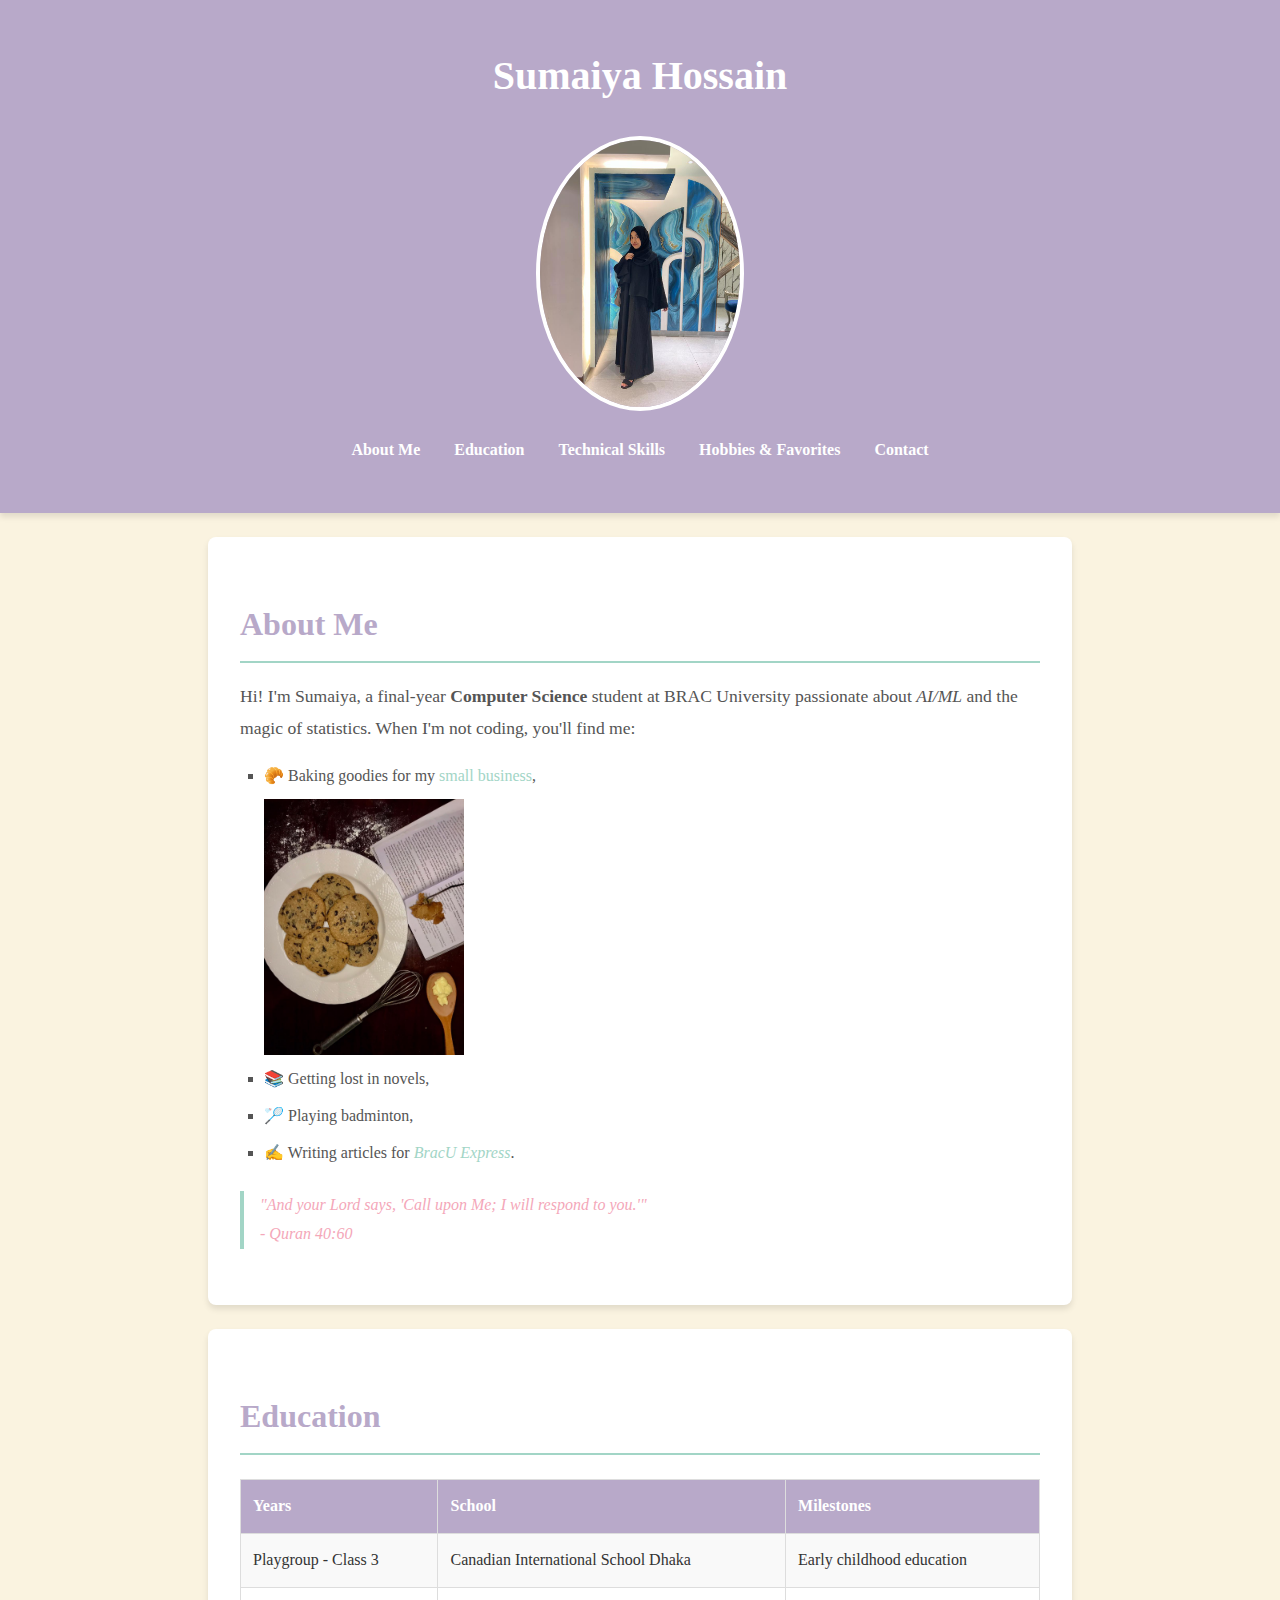
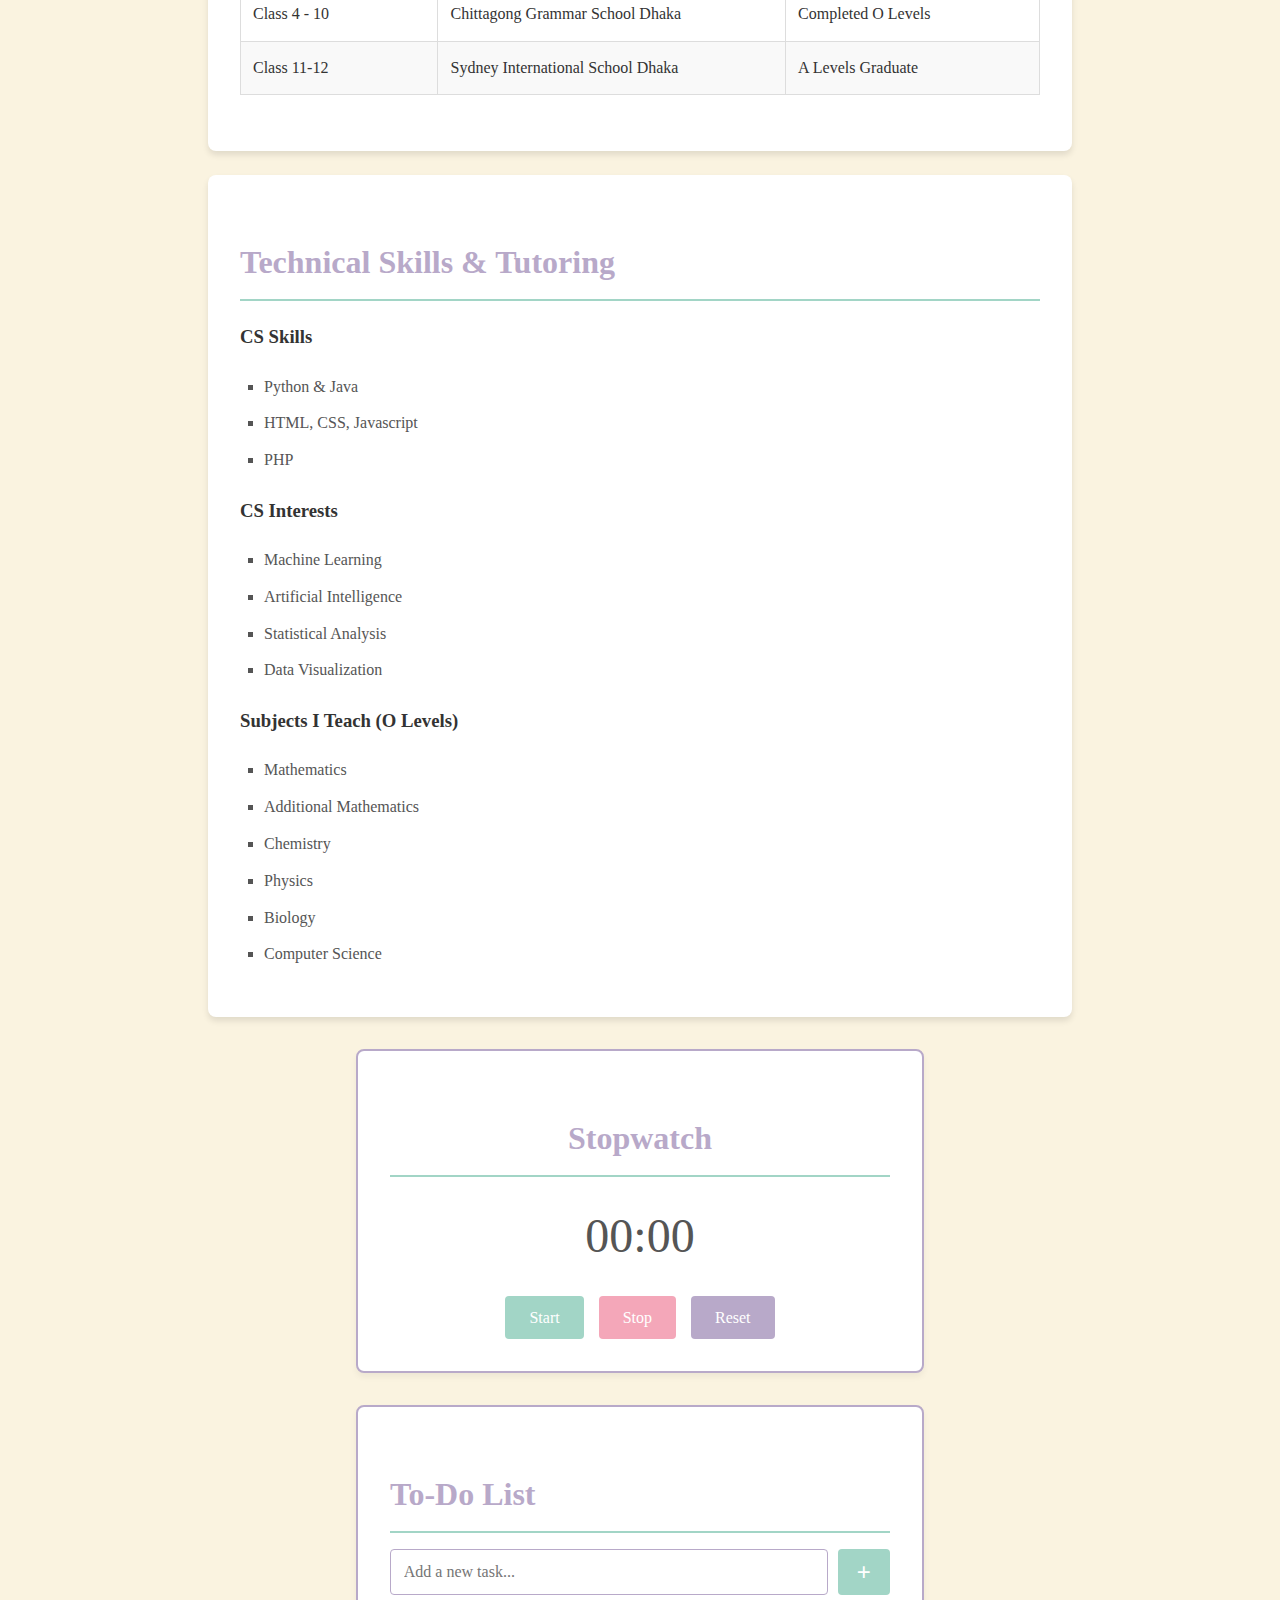
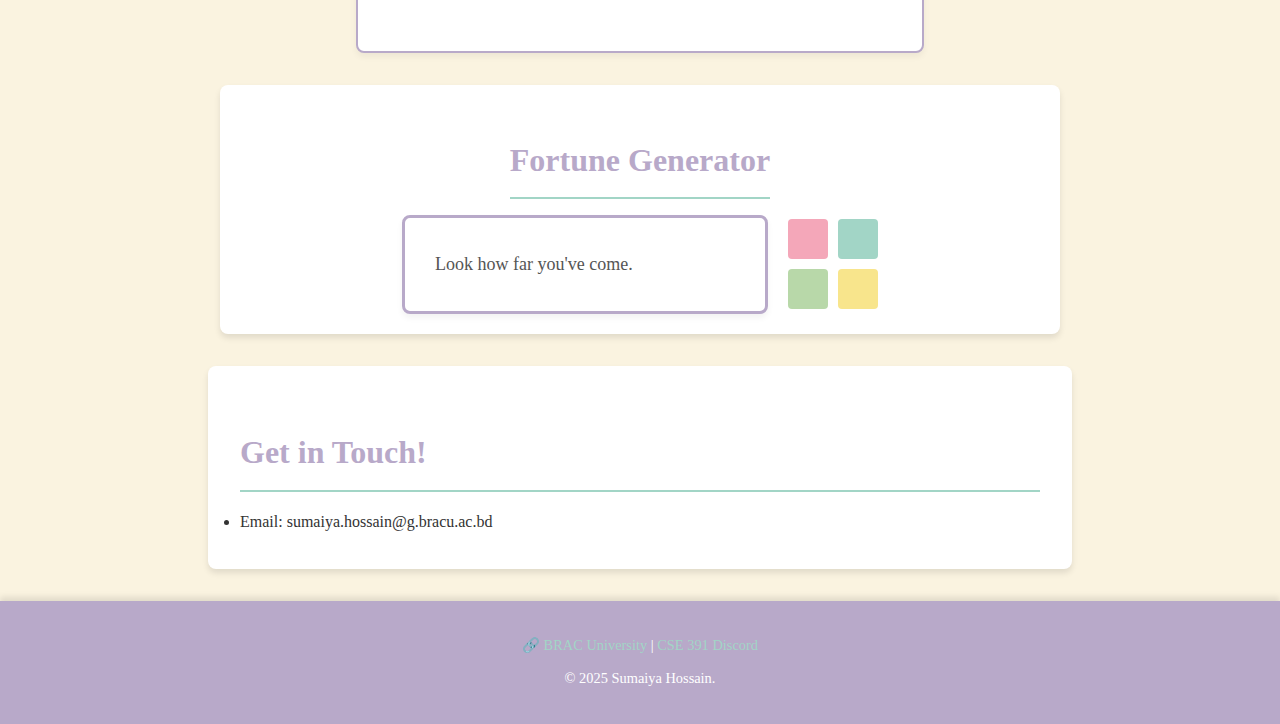
==== commit e174aba9: "Update index.html" ====
--- a/index.html
+++ b/index.html
@@ -532,6 +532,5 @@
         <p>© 2025 Sumaiya Hossain.</p>
     </footer>
 
-    <script src="script.js"></script>
 </body>
 </html>
